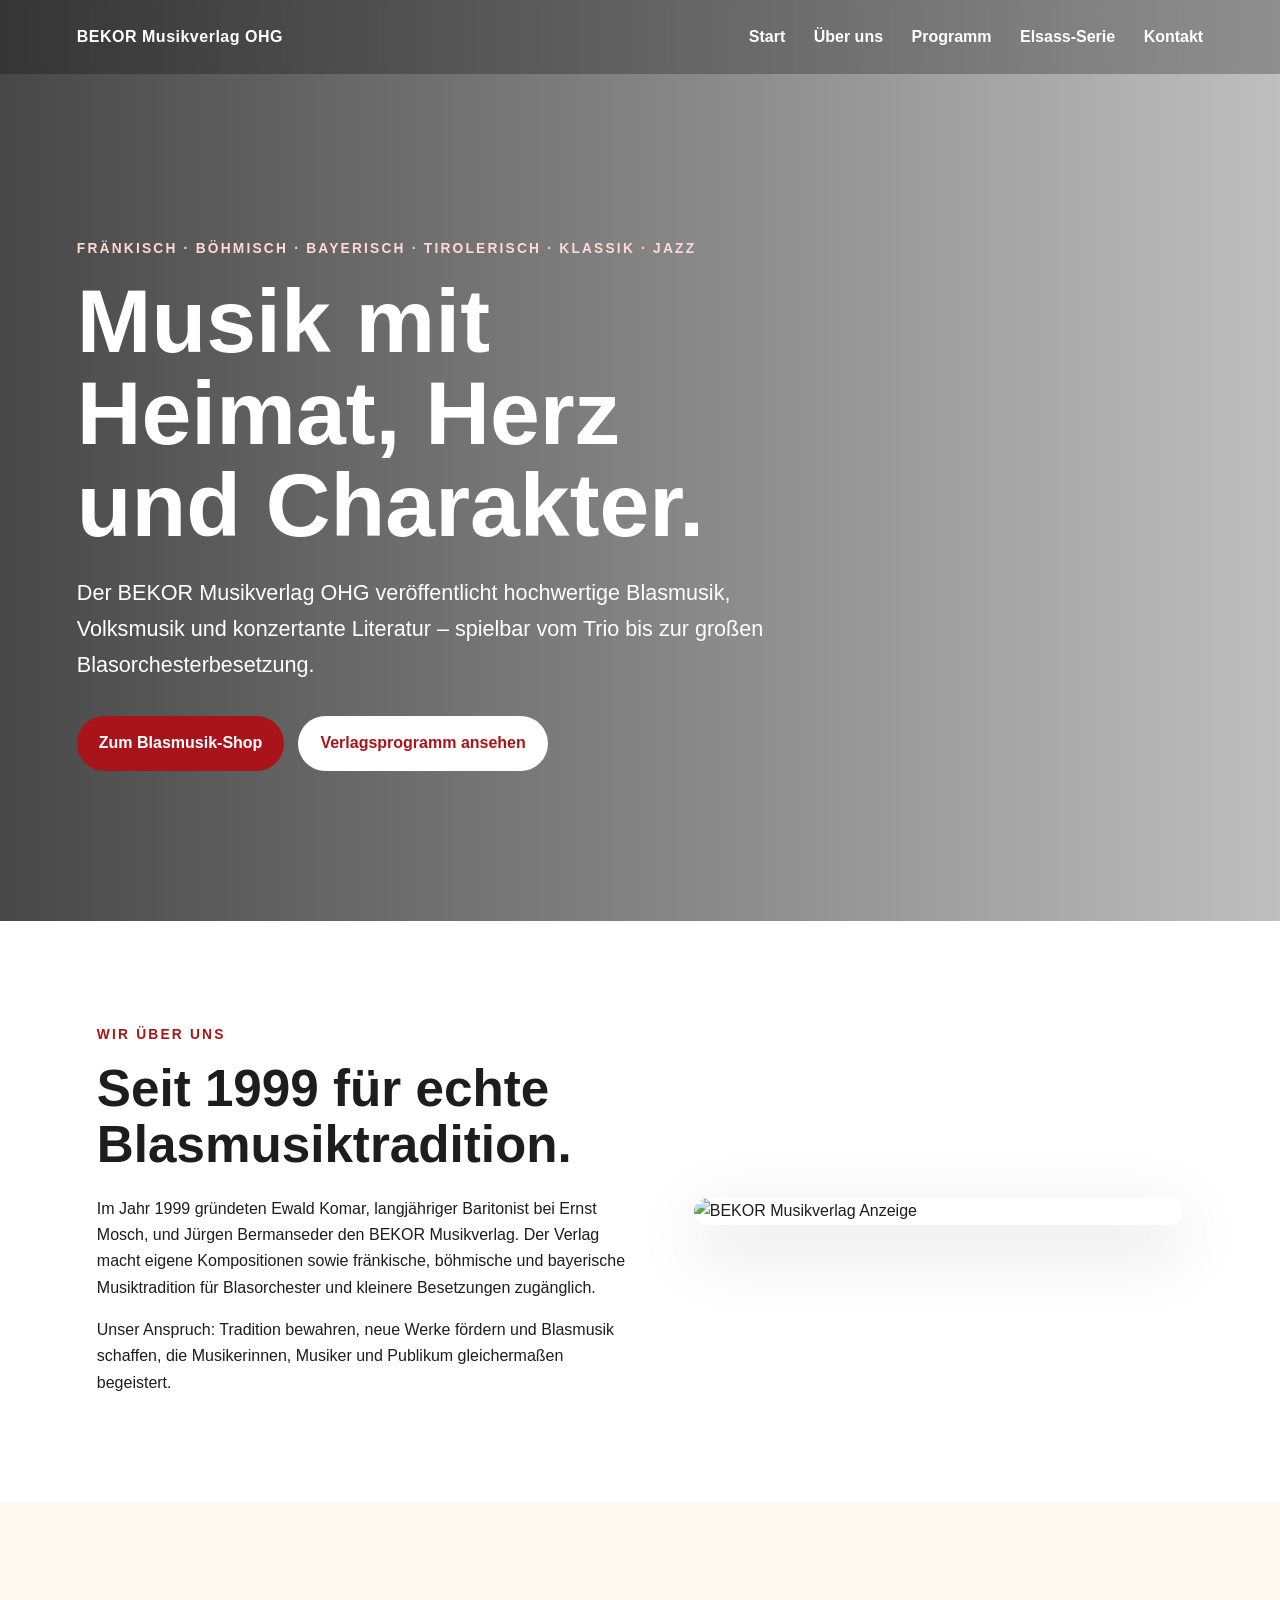
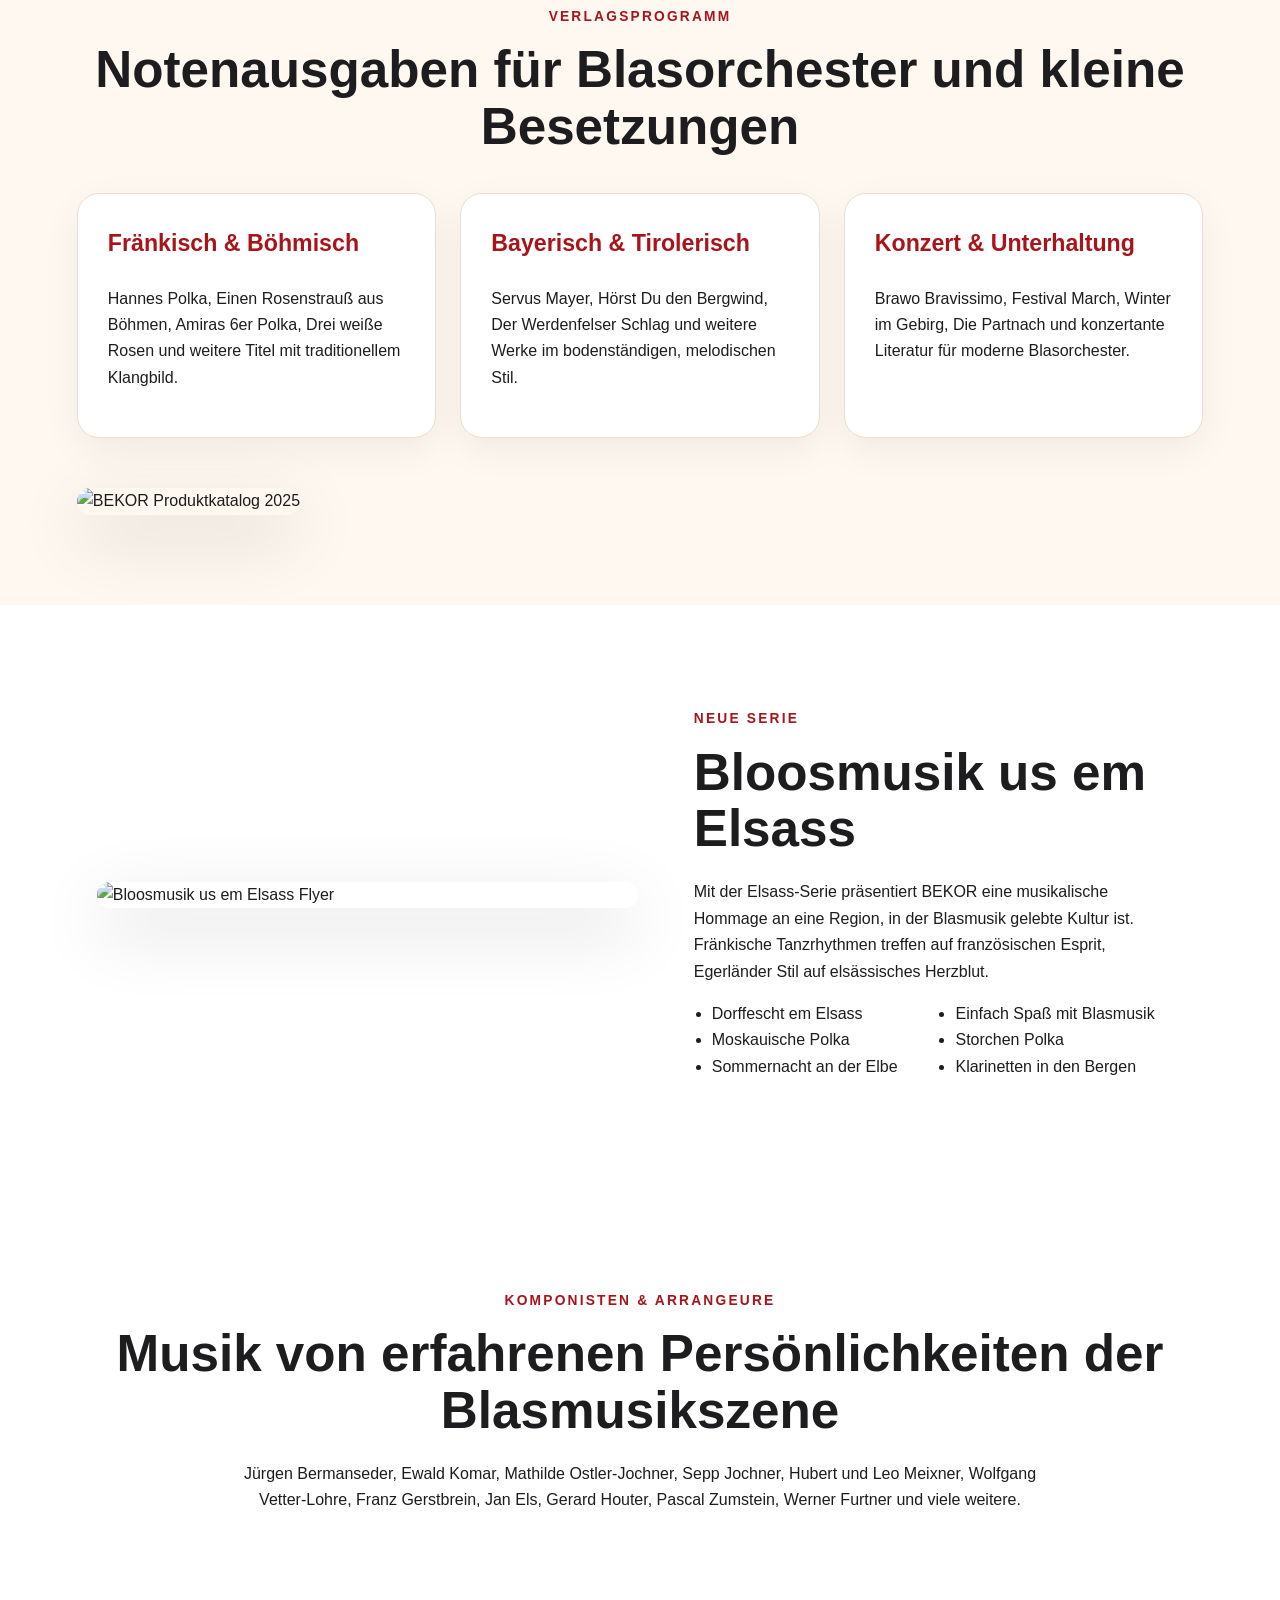
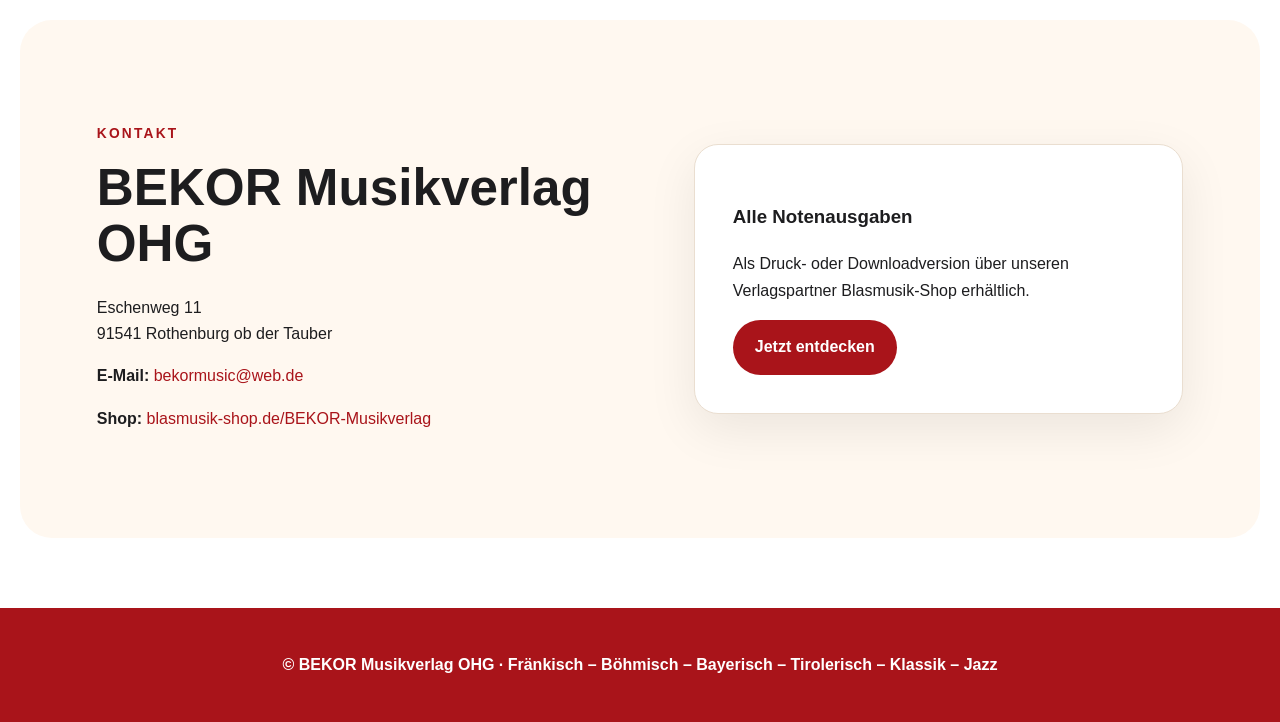
==== index.html @ c926f3cd "Add files via upload" ====
<!DOCTYPE html>
<html lang="de">
<head>
  <meta charset="UTF-8" />
  <meta name="viewport" content="width=device-width, initial-scale=1.0" />
  <title>BEKOR Musikverlag OHG</title>
  <meta name="description" content="BEKOR Musikverlag OHG – Fränkisch, Böhmisch, Bayerisch, Tirolerisch, Klassik und Jazz. Notenausgaben für Blasorchester vom Trio bis zur großen Besetzung." />
  <link rel="stylesheet" href="style.css" />
</head>
<body>
  <header class="hero" id="start">
    <nav class="nav">
      <div class="brand">BEKOR Musikverlag OHG</div>
      <div class="nav-links">
        <a href="#start">Start</a>
        <a href="#ueber-uns">Über uns</a>
        <a href="#programm">Programm</a>
        <a href="#elsass">Elsass-Serie</a>
        <a href="#kontakt">Kontakt</a>
      </div>
    </nav>
    <div class="hero-content">
      <p class="kicker">Fränkisch · Böhmisch · Bayerisch · Tirolerisch · Klassik · Jazz</p>
      <h1>Musik mit Heimat, Herz und Charakter.</h1>
      <p class="lead">Der BEKOR Musikverlag OHG veröffentlicht hochwertige Blasmusik, Volksmusik und konzertante Literatur – spielbar vom Trio bis zur großen Blasorchesterbesetzung.</p>
      <div class="buttons">
        <a class="btn primary" href="https://www.blasmusik-shop.de/BEKOR-Musikverlag" target="_blank" rel="noopener">Zum Blasmusik-Shop</a>
        <a class="btn secondary" href="#programm">Verlagsprogramm ansehen</a>
      </div>
    </div>
  </header>

  <main>
    <section class="section intro" id="ueber-uns">
      <div>
        <p class="kicker">Wir über uns</p>
        <h2>Seit 1999 für echte Blasmusiktradition.</h2>
        <p>Im Jahr 1999 gründeten Ewald Komar, langjähriger Baritonist bei Ernst Mosch, und Jürgen Bermanseder den BEKOR Musikverlag. Der Verlag macht eigene Kompositionen sowie fränkische, böhmische und bayerische Musiktradition für Blasorchester und kleinere Besetzungen zugänglich.</p>
        <p>Unser Anspruch: Tradition bewahren, neue Werke fördern und Blasmusik schaffen, die Musikerinnen, Musiker und Publikum gleichermaßen begeistert.</p>
      </div>
      <img src="assets/anzeige.png" alt="BEKOR Musikverlag Anzeige" />
    </section>

    <section class="section cards" id="programm">
      <p class="kicker center">Verlagsprogramm</p>
      <h2 class="center">Notenausgaben für Blasorchester und kleine Besetzungen</h2>
      <div class="grid">
        <article class="card"><h3>Fränkisch & Böhmisch</h3><p>Hannes Polka, Einen Rosenstrauß aus Böhmen, Amiras 6er Polka, Drei weiße Rosen und weitere Titel mit traditionellem Klangbild.</p></article>
        <article class="card"><h3>Bayerisch & Tirolerisch</h3><p>Servus Mayer, Hörst Du den Bergwind, Der Werdenfelser Schlag und weitere Werke im bodenständigen, melodischen Stil.</p></article>
        <article class="card"><h3>Konzert & Unterhaltung</h3><p>Brawo Bravissimo, Festival March, Winter im Gebirg, Die Partnach und konzertante Literatur für moderne Blasorchester.</p></article>
      </div>
      <div class="catalog"><img src="assets/katalog2025.png" alt="BEKOR Produktkatalog 2025" /></div>
    </section>

    <section class="section split" id="elsass">
      <img src="assets/elsass.png" alt="Bloosmusik us em Elsass Flyer" />
      <div>
        <p class="kicker">Neue Serie</p>
        <h2>Bloosmusik us em Elsass</h2>
        <p>Mit der Elsass-Serie präsentiert BEKOR eine musikalische Hommage an eine Region, in der Blasmusik gelebte Kultur ist. Fränkische Tanzrhythmen treffen auf französischen Esprit, Egerländer Stil auf elsässisches Herzblut.</p>
        <ul>
          <li>Dorffescht em Elsass</li>
          <li>Moskauische Polka</li>
          <li>Sommernacht an der Elbe</li>
          <li>Einfach Spaß mit Blasmusik</li>
          <li>Storchen Polka</li>
          <li>Klarinetten in den Bergen</li>
        </ul>
      </div>
    </section>

    <section class="section composers">
      <p class="kicker center">Komponisten & Arrangeure</p>
      <h2 class="center">Musik von erfahrenen Persönlichkeiten der Blasmusikszene</h2>
      <p class="center narrow">Jürgen Bermanseder, Ewald Komar, Mathilde Ostler-Jochner, Sepp Jochner, Hubert und Leo Meixner, Wolfgang Vetter-Lohre, Franz Gerstbrein, Jan Els, Gerard Houter, Pascal Zumstein, Werner Furtner und viele weitere.</p>
    </section>

    <section class="section contact" id="kontakt">
      <div>
        <p class="kicker">Kontakt</p>
        <h2>BEKOR Musikverlag OHG</h2>
        <p>Eschenweg 11<br>91541 Rothenburg ob der Tauber</p>
        <p><strong>E-Mail:</strong> <a href="mailto:bekormusic@web.de">bekormusic@web.de</a></p>
        <p><strong>Shop:</strong> <a href="https://www.blasmusik-shop.de/BEKOR-Musikverlag" target="_blank" rel="noopener">blasmusik-shop.de/BEKOR-Musikverlag</a></p>
      </div>
      <div class="contact-box">
        <h3>Alle Notenausgaben</h3>
        <p>Als Druck- oder Downloadversion über unseren Verlagspartner Blasmusik-Shop erhältlich.</p>
        <a class="btn primary" href="https://www.blasmusik-shop.de/BEKOR-Musikverlag" target="_blank" rel="noopener">Jetzt entdecken</a>
      </div>
    </section>
  </main>

  <footer>
    <p>© BEKOR Musikverlag OHG · Fränkisch – Böhmisch – Bayerisch – Tirolerisch – Klassik – Jazz</p>
  </footer>
</body>
</html>
---- style.css ----
:root{--red:#a9141a;--dark:#1d1d1f;--muted:#6d6d72;--cream:#fff8f0;--line:#eaded0}*{box-sizing:border-box}body{margin:0;font-family:Arial,Helvetica,sans-serif;color:var(--dark);background:#fff;line-height:1.65}a{color:var(--red);text-decoration:none}.hero{min-height:760px;background:linear-gradient(90deg,rgba(0,0,0,.72),rgba(0,0,0,.25)),url('assets/rollup.png') center/cover no-repeat;color:white}.nav{display:flex;justify-content:space-between;align-items:center;padding:24px 6%;background:rgba(0,0,0,.25);backdrop-filter:blur(4px);position:sticky;top:0}.brand{font-weight:800;letter-spacing:.5px}.nav-links a{color:#fff;margin-left:24px;font-weight:700}.hero-content{max-width:850px;padding:150px 6%}.kicker{text-transform:uppercase;letter-spacing:.16em;color:var(--red);font-weight:800;font-size:.86rem}.hero .kicker{color:#ffd8d8}h1{font-size:clamp(2.8rem,7vw,6rem);line-height:1.03;margin:10px 0 24px}h2{font-size:clamp(2rem,4vw,3.5rem);line-height:1.1;margin:8px 0 22px}.lead{font-size:1.35rem;max-width:760px}.buttons{display:flex;gap:14px;flex-wrap:wrap;margin-top:34px}.btn{display:inline-block;padding:14px 22px;border-radius:999px;font-weight:800}.primary{background:var(--red);color:#fff}.secondary{background:#fff;color:var(--red)}.section{padding:90px 6%;max-width:1240px;margin:auto}.intro,.split,.contact{display:grid;grid-template-columns:1.05fr .95fr;gap:56px;align-items:center}.intro img,.split img,.catalog img{width:100%;border-radius:24px;box-shadow:0 22px 70px rgba(0,0,0,.16)}.cards{background:var(--cream);max-width:none}.cards>*,.composers>*{max-width:1240px;margin-left:auto;margin-right:auto}.center{text-align:center}.narrow{max-width:840px}.grid{display:grid;grid-template-columns:repeat(3,1fr);gap:24px;margin-top:38px}.card{background:#fff;border:1px solid var(--line);border-radius:22px;padding:30px;box-shadow:0 12px 38px rgba(0,0,0,.06)}.card h3{margin-top:0;color:var(--red);font-size:1.45rem}.catalog{margin-top:50px}.split ul{columns:2;padding-left:18px}.composers{background:#fff}.contact{background:var(--cream);border-radius:32px;margin-bottom:70px}.contact-box{background:#fff;border:1px solid var(--line);border-radius:24px;padding:38px;box-shadow:0 16px 50px rgba(0,0,0,.08)}footer{background:var(--red);color:#fff;text-align:center;padding:28px 6%;font-weight:700}@media(max-width:860px){.nav{display:block}.nav-links{margin-top:12px}.nav-links a{display:inline-block;margin:0 14px 10px 0}.intro,.split,.contact,.grid{grid-template-columns:1fr}.hero{min-height:650px}.hero-content{padding-top:100px}.split ul{columns:1}}
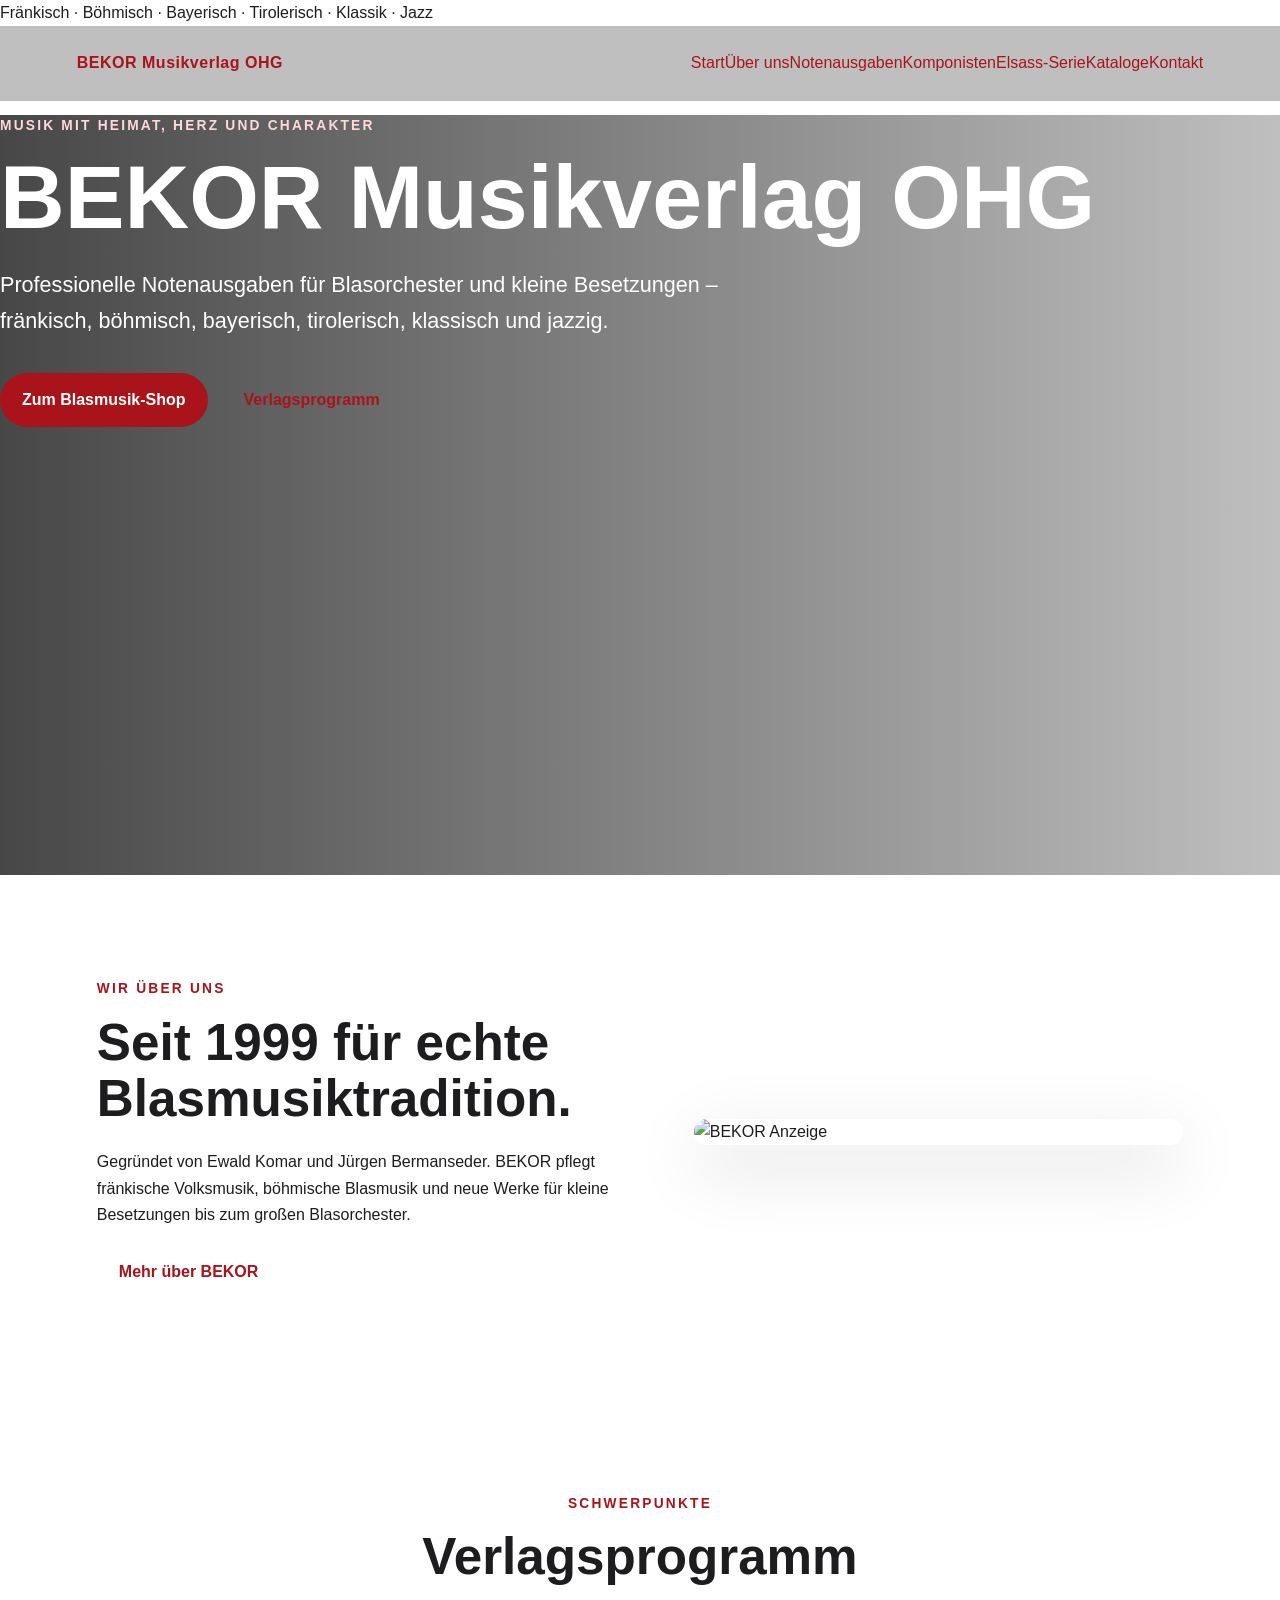
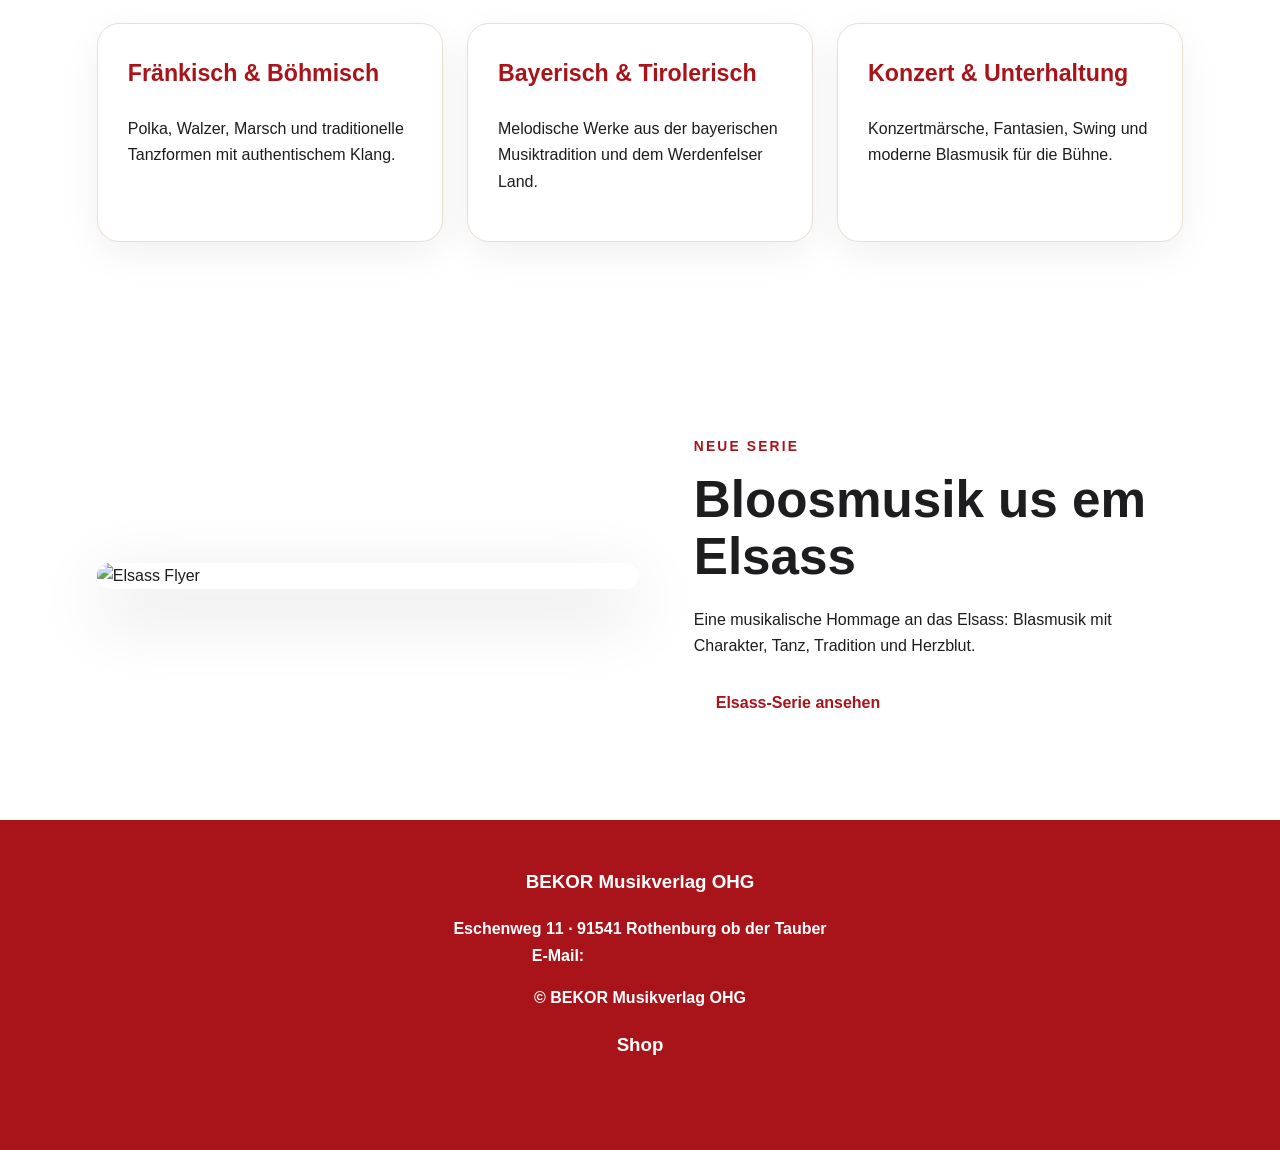
==== commit 0d8c02e0: "Add files via upload" ====
--- a/index.html
+++ b/index.html
@@ -1,98 +1,4 @@
-<!DOCTYPE html>
-<html lang="de">
-<head>
-  <meta charset="UTF-8" />
-  <meta name="viewport" content="width=device-width, initial-scale=1.0" />
-  <title>BEKOR Musikverlag OHG</title>
-  <meta name="description" content="BEKOR Musikverlag OHG – Fränkisch, Böhmisch, Bayerisch, Tirolerisch, Klassik und Jazz. Notenausgaben für Blasorchester vom Trio bis zur großen Besetzung." />
-  <link rel="stylesheet" href="style.css" />
-</head>
-<body>
-  <header class="hero" id="start">
-    <nav class="nav">
-      <div class="brand">BEKOR Musikverlag OHG</div>
-      <div class="nav-links">
-        <a href="#start">Start</a>
-        <a href="#ueber-uns">Über uns</a>
-        <a href="#programm">Programm</a>
-        <a href="#elsass">Elsass-Serie</a>
-        <a href="#kontakt">Kontakt</a>
-      </div>
-    </nav>
-    <div class="hero-content">
-      <p class="kicker">Fränkisch · Böhmisch · Bayerisch · Tirolerisch · Klassik · Jazz</p>
-      <h1>Musik mit Heimat, Herz und Charakter.</h1>
-      <p class="lead">Der BEKOR Musikverlag OHG veröffentlicht hochwertige Blasmusik, Volksmusik und konzertante Literatur – spielbar vom Trio bis zur großen Blasorchesterbesetzung.</p>
-      <div class="buttons">
-        <a class="btn primary" href="https://www.blasmusik-shop.de/BEKOR-Musikverlag" target="_blank" rel="noopener">Zum Blasmusik-Shop</a>
-        <a class="btn secondary" href="#programm">Verlagsprogramm ansehen</a>
-      </div>
-    </div>
-  </header>
-
-  <main>
-    <section class="section intro" id="ueber-uns">
-      <div>
-        <p class="kicker">Wir über uns</p>
-        <h2>Seit 1999 für echte Blasmusiktradition.</h2>
-        <p>Im Jahr 1999 gründeten Ewald Komar, langjähriger Baritonist bei Ernst Mosch, und Jürgen Bermanseder den BEKOR Musikverlag. Der Verlag macht eigene Kompositionen sowie fränkische, böhmische und bayerische Musiktradition für Blasorchester und kleinere Besetzungen zugänglich.</p>
-        <p>Unser Anspruch: Tradition bewahren, neue Werke fördern und Blasmusik schaffen, die Musikerinnen, Musiker und Publikum gleichermaßen begeistert.</p>
-      </div>
-      <img src="assets/anzeige.png" alt="BEKOR Musikverlag Anzeige" />
-    </section>
-
-    <section class="section cards" id="programm">
-      <p class="kicker center">Verlagsprogramm</p>
-      <h2 class="center">Notenausgaben für Blasorchester und kleine Besetzungen</h2>
-      <div class="grid">
-        <article class="card"><h3>Fränkisch & Böhmisch</h3><p>Hannes Polka, Einen Rosenstrauß aus Böhmen, Amiras 6er Polka, Drei weiße Rosen und weitere Titel mit traditionellem Klangbild.</p></article>
-        <article class="card"><h3>Bayerisch & Tirolerisch</h3><p>Servus Mayer, Hörst Du den Bergwind, Der Werdenfelser Schlag und weitere Werke im bodenständigen, melodischen Stil.</p></article>
-        <article class="card"><h3>Konzert & Unterhaltung</h3><p>Brawo Bravissimo, Festival March, Winter im Gebirg, Die Partnach und konzertante Literatur für moderne Blasorchester.</p></article>
-      </div>
-      <div class="catalog"><img src="assets/katalog2025.png" alt="BEKOR Produktkatalog 2025" /></div>
-    </section>
-
-    <section class="section split" id="elsass">
-      <img src="assets/elsass.png" alt="Bloosmusik us em Elsass Flyer" />
-      <div>
-        <p class="kicker">Neue Serie</p>
-        <h2>Bloosmusik us em Elsass</h2>
-        <p>Mit der Elsass-Serie präsentiert BEKOR eine musikalische Hommage an eine Region, in der Blasmusik gelebte Kultur ist. Fränkische Tanzrhythmen treffen auf französischen Esprit, Egerländer Stil auf elsässisches Herzblut.</p>
-        <ul>
-          <li>Dorffescht em Elsass</li>
-          <li>Moskauische Polka</li>
-          <li>Sommernacht an der Elbe</li>
-          <li>Einfach Spaß mit Blasmusik</li>
-          <li>Storchen Polka</li>
-          <li>Klarinetten in den Bergen</li>
-        </ul>
-      </div>
-    </section>
-
-    <section class="section composers">
-      <p class="kicker center">Komponisten & Arrangeure</p>
-      <h2 class="center">Musik von erfahrenen Persönlichkeiten der Blasmusikszene</h2>
-      <p class="center narrow">Jürgen Bermanseder, Ewald Komar, Mathilde Ostler-Jochner, Sepp Jochner, Hubert und Leo Meixner, Wolfgang Vetter-Lohre, Franz Gerstbrein, Jan Els, Gerard Houter, Pascal Zumstein, Werner Furtner und viele weitere.</p>
-    </section>
-
-    <section class="section contact" id="kontakt">
-      <div>
-        <p class="kicker">Kontakt</p>
-        <h2>BEKOR Musikverlag OHG</h2>
-        <p>Eschenweg 11<br>91541 Rothenburg ob der Tauber</p>
-        <p><strong>E-Mail:</strong> <a href="mailto:bekormusic@web.de">bekormusic@web.de</a></p>
-        <p><strong>Shop:</strong> <a href="https://www.blasmusik-shop.de/BEKOR-Musikverlag" target="_blank" rel="noopener">blasmusik-shop.de/BEKOR-Musikverlag</a></p>
-      </div>
-      <div class="contact-box">
-        <h3>Alle Notenausgaben</h3>
-        <p>Als Druck- oder Downloadversion über unseren Verlagspartner Blasmusik-Shop erhältlich.</p>
-        <a class="btn primary" href="https://www.blasmusik-shop.de/BEKOR-Musikverlag" target="_blank" rel="noopener">Jetzt entdecken</a>
-      </div>
-    </section>
-  </main>
-
-  <footer>
-    <p>© BEKOR Musikverlag OHG · Fränkisch – Böhmisch – Bayerisch – Tirolerisch – Klassik – Jazz</p>
-  </footer>
-</body>
-</html>
+<!DOCTYPE html><html lang="de"><head><meta charset="UTF-8"><meta name="viewport" content="width=device-width, initial-scale=1.0"><title>BEKOR Musikverlag OHG</title><meta name="description" content="BEKOR Musikverlag OHG"><link rel="stylesheet" href="style.css"></head><body><div class="topbar">Fränkisch · Böhmisch · Bayerisch · Tirolerisch · Klassik · Jazz</div>
+<nav class="nav"><a class="brand" href="index.html">BEKOR Musikverlag OHG</a><div class="navlinks"><a href="index.html">Start</a><a href="ueber-uns.html">Über uns</a><a href="notenausgaben.html">Notenausgaben</a><a href="komponisten.html">Komponisten</a><a href="elsass.html">Elsass-Serie</a><a href="kataloge.html">Kataloge</a><a href="kontakt.html">Kontakt</a></div></nav>
+<header class="hero"><div class="hero-card"><p class="kicker">Musik mit Heimat, Herz und Charakter</p><h1>BEKOR Musikverlag OHG</h1><p class="lead">Professionelle Notenausgaben für Blasorchester und kleine Besetzungen – fränkisch, böhmisch, bayerisch, tirolerisch, klassisch und jazzig.</p><div class="buttons"><a class="btn primary" href="https://www.blasmusik-shop.de/BEKOR-Musikverlag" target="_blank">Zum Blasmusik-Shop</a><a class="btn light" href="notenausgaben.html">Verlagsprogramm</a></div></div></header><main><section class="section split"><div><p class="kicker">Wir über uns</p><h2>Seit 1999 für echte Blasmusiktradition.</h2><p>Gegründet von Ewald Komar und Jürgen Bermanseder. BEKOR pflegt fränkische Volksmusik, böhmische Blasmusik und neue Werke für kleine Besetzungen bis zum großen Blasorchester.</p><a class="btn dark" href="ueber-uns.html">Mehr über BEKOR</a></div><img src="assets/anzeige.png" alt="BEKOR Anzeige"></section><section class="section paper"><p class="kicker center">Schwerpunkte</p><h2 class="center">Verlagsprogramm</h2><div class="grid"><article class="card"><h3>Fränkisch & Böhmisch</h3><p>Polka, Walzer, Marsch und traditionelle Tanzformen mit authentischem Klang.</p></article><article class="card"><h3>Bayerisch & Tirolerisch</h3><p>Melodische Werke aus der bayerischen Musiktradition und dem Werdenfelser Land.</p></article><article class="card"><h3>Konzert & Unterhaltung</h3><p>Konzertmärsche, Fantasien, Swing und moderne Blasmusik für die Bühne.</p></article></div></section><section class="section split"><img src="assets/elsass.png" alt="Elsass Flyer"><div><p class="kicker">Neue Serie</p><h2>Bloosmusik us em Elsass</h2><p>Eine musikalische Hommage an das Elsass: Blasmusik mit Charakter, Tanz, Tradition und Herzblut.</p><a class="btn dark" href="elsass.html">Elsass-Serie ansehen</a></div></section></main><footer class="footer"><div><h3>BEKOR Musikverlag OHG</h3><p>Eschenweg 11 · 91541 Rothenburg ob der Tauber<br>E-Mail: <a href="mailto:bekormusic@web.de">bekormusic@web.de</a></p><p>© BEKOR Musikverlag OHG</p></div><div><h3>Shop</h3><p><a href="https://www.blasmusik-shop.de/BEKOR-Musikverlag" target="_blank" rel="noopener">Druck- und Downloadausgaben im Blasmusik-Shop</a></p></div></footer>
+</body></html>
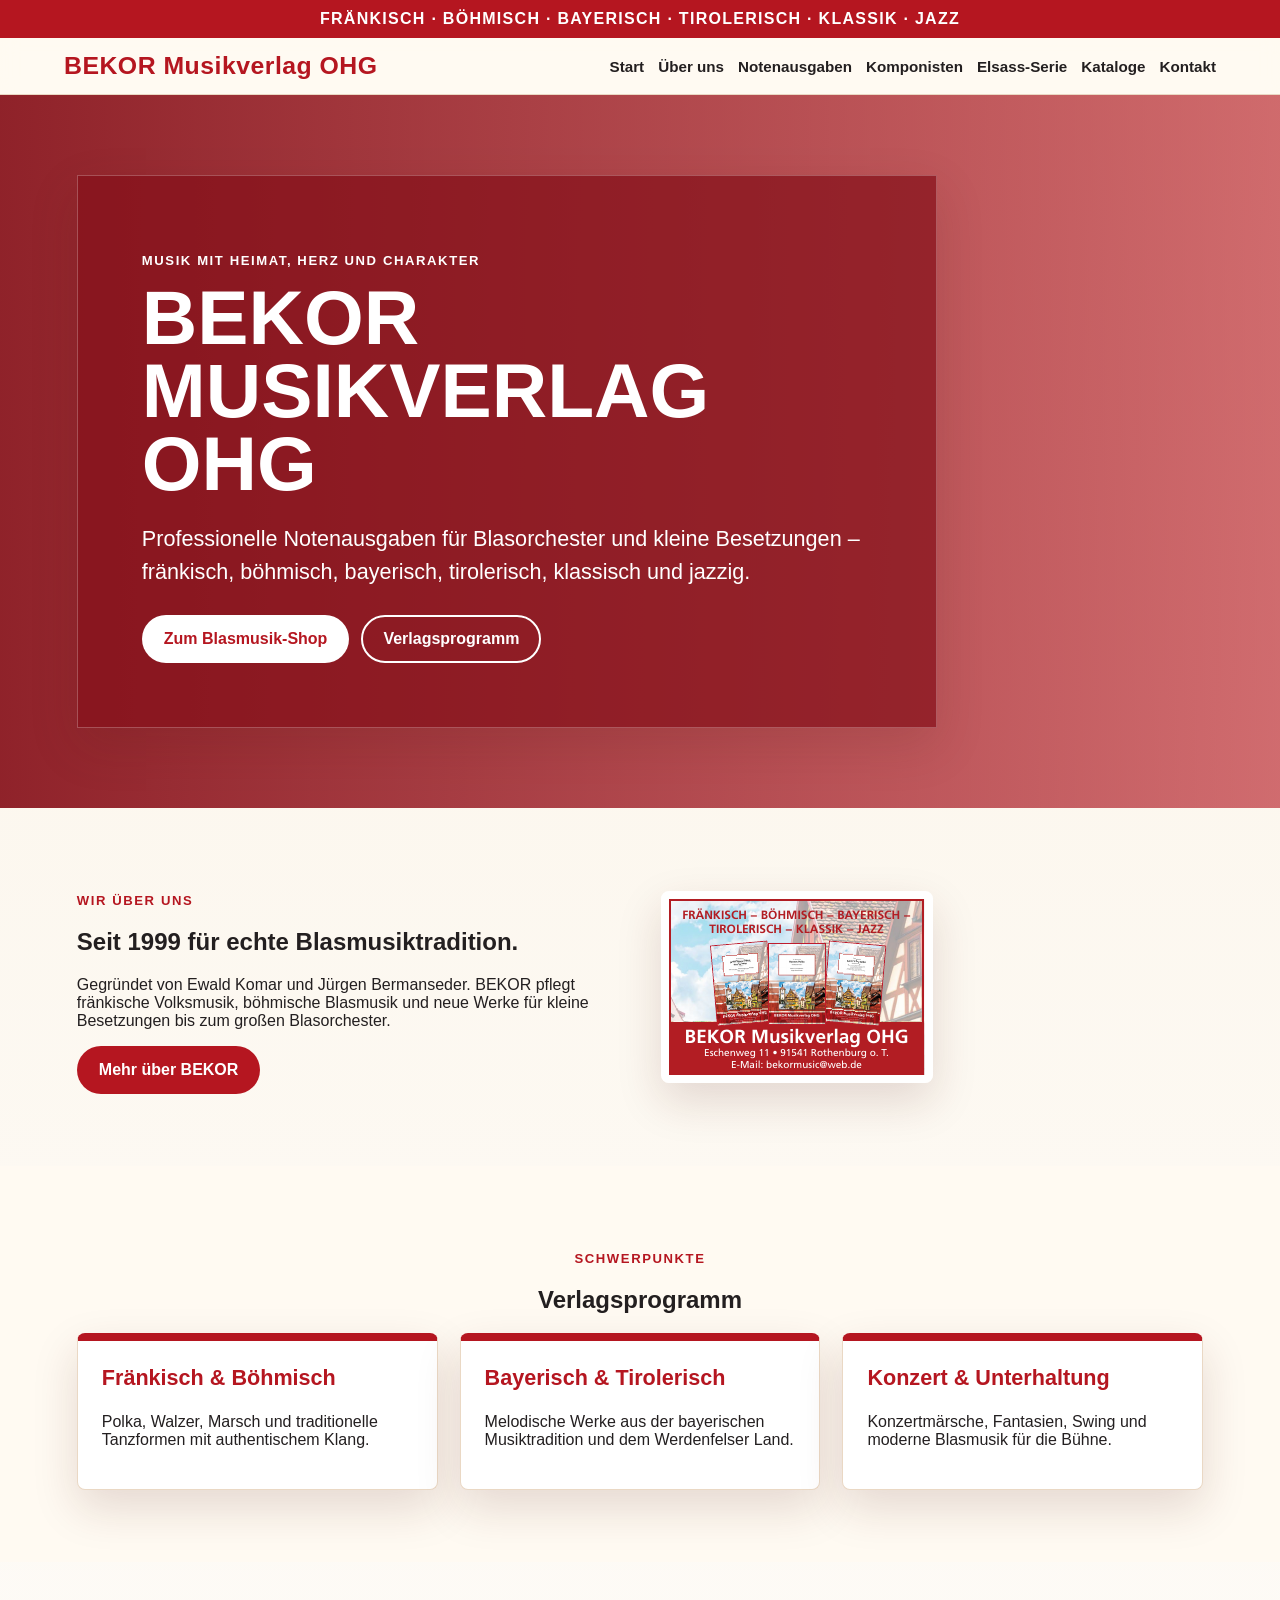
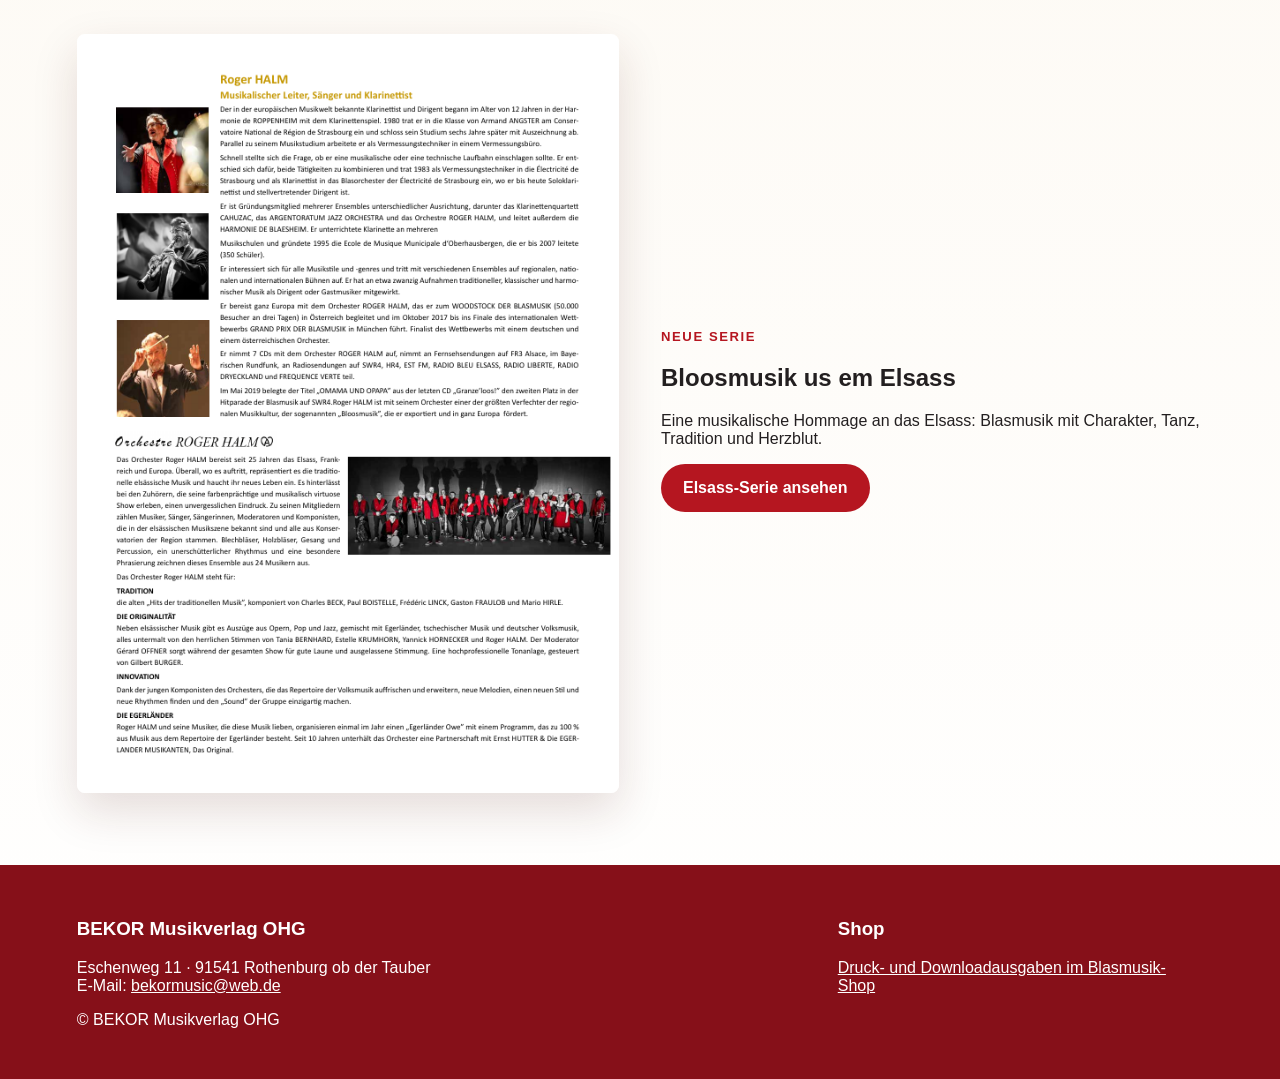
==== commit 66863866: "Fix HTML structure and update content" ====
--- a/index.html
+++ b/index.html
@@ -1,4 +1,4 @@
 <!DOCTYPE html><html lang="de"><head><meta charset="UTF-8"><meta name="viewport" content="width=device-width, initial-scale=1.0"><title>BEKOR Musikverlag OHG</title><meta name="description" content="BEKOR Musikverlag OHG"><link rel="stylesheet" href="style.css"></head><body><div class="topbar">Fränkisch · Böhmisch · Bayerisch · Tirolerisch · Klassik · Jazz</div>
 <nav class="nav"><a class="brand" href="index.html">BEKOR Musikverlag OHG</a><div class="navlinks"><a href="index.html">Start</a><a href="ueber-uns.html">Über uns</a><a href="notenausgaben.html">Notenausgaben</a><a href="komponisten.html">Komponisten</a><a href="elsass.html">Elsass-Serie</a><a href="kataloge.html">Kataloge</a><a href="kontakt.html">Kontakt</a></div></nav>
-<header class="hero"><div class="hero-card"><p class="kicker">Musik mit Heimat, Herz und Charakter</p><h1>BEKOR Musikverlag OHG</h1><p class="lead">Professionelle Notenausgaben für Blasorchester und kleine Besetzungen – fränkisch, böhmisch, bayerisch, tirolerisch, klassisch und jazzig.</p><div class="buttons"><a class="btn primary" href="https://www.blasmusik-shop.de/BEKOR-Musikverlag" target="_blank">Zum Blasmusik-Shop</a><a class="btn light" href="notenausgaben.html">Verlagsprogramm</a></div></div></header><main><section class="section split"><div><p class="kicker">Wir über uns</p><h2>Seit 1999 für echte Blasmusiktradition.</h2><p>Gegründet von Ewald Komar und Jürgen Bermanseder. BEKOR pflegt fränkische Volksmusik, böhmische Blasmusik und neue Werke für kleine Besetzungen bis zum großen Blasorchester.</p><a class="btn dark" href="ueber-uns.html">Mehr über BEKOR</a></div><img src="assets/anzeige.png" alt="BEKOR Anzeige"></section><section class="section paper"><p class="kicker center">Schwerpunkte</p><h2 class="center">Verlagsprogramm</h2><div class="grid"><article class="card"><h3>Fränkisch & Böhmisch</h3><p>Polka, Walzer, Marsch und traditionelle Tanzformen mit authentischem Klang.</p></article><article class="card"><h3>Bayerisch & Tirolerisch</h3><p>Melodische Werke aus der bayerischen Musiktradition und dem Werdenfelser Land.</p></article><article class="card"><h3>Konzert & Unterhaltung</h3><p>Konzertmärsche, Fantasien, Swing und moderne Blasmusik für die Bühne.</p></article></div></section><section class="section split"><img src="assets/elsass.png" alt="Elsass Flyer"><div><p class="kicker">Neue Serie</p><h2>Bloosmusik us em Elsass</h2><p>Eine musikalische Hommage an das Elsass: Blasmusik mit Charakter, Tanz, Tradition und Herzblut.</p><a class="btn dark" href="elsass.html">Elsass-Serie ansehen</a></div></section></main><footer class="footer"><div><h3>BEKOR Musikverlag OHG</h3><p>Eschenweg 11 · 91541 Rothenburg ob der Tauber<br>E-Mail: <a href="mailto:bekormusic@web.de">bekormusic@web.de</a></p><p>© BEKOR Musikverlag OHG</p></div><div><h3>Shop</h3><p><a href="https://www.blasmusik-shop.de/BEKOR-Musikverlag" target="_blank" rel="noopener">Druck- und Downloadausgaben im Blasmusik-Shop</a></p></div></footer>
-</body></html>+<header class="hero"><div class="hero-card"><p class="kicker">Musik mit Heimat, Herz und Charakter</p><h1>BEKOR Musikverlag OHG</h1><p class="lead">Professionelle Notenausgaben für Blasorchester und kleine Besetzungen – fränkisch, böhmisch, bayerisch, tirolerisch, klassisch und jazzig.</p><div class="buttons"><a class="btn primary" href="https://www.blasmusik-shop.de/BEKOR-Musikverlag" target="_blank">Zum Blasmusik-Shop</a><a class="btn light" href="notenausgaben.html">Verlagsprogramm</a></div></div></header><main><section class="section split"><div><p class="kicker">Wir über uns</p><h2>Seit 1999 für echte Blasmusiktradition.</h2><p>Gegründet von Ewald Komar und Jürgen Bermanseder. BEKOR pflegt fränkische Volksmusik, böhmische Blasmusik und neue Werke für kleine Besetzungen bis zum großen Blasorchester.</p><a class="btn dark" href="ueber-uns.html">Mehr über BEKOR</a></div><img src="anzeige.png" alt="BEKOR Anzeige"></section><section class="section paper"><p class="kicker center">Schwerpunkte</p><h2 class="center">Verlagsprogramm</h2><div class="grid"><article class="card"><h3>Fränkisch & Böhmisch</h3><p>Polka, Walzer, Marsch und traditionelle Tanzformen mit authentischem Klang.</p></article><article class="card"><h3>Bayerisch & Tirolerisch</h3><p>Melodische Werke aus der bayerischen Musiktradition und dem Werdenfelser Land.</p></article><article class="card"><h3>Konzert & Unterhaltung</h3><p>Konzertmärsche, Fantasien, Swing und moderne Blasmusik für die Bühne.</p></article></div></section><section class="section split"><img src="elsass.png" alt="Elsass Flyer"><div><p class="kicker">Neue Serie</p><h2>Bloosmusik us em Elsass</h2><p>Eine musikalische Hommage an das Elsass: Blasmusik mit Charakter, Tanz, Tradition und Herzblut.</p><a class="btn dark" href="elsass.html">Elsass-Serie ansehen</a></div></section></main><footer class="footer"><div><h3>BEKOR Musikverlag OHG</h3><p>Eschenweg 11 · 91541 Rothenburg ob der Tauber<br>E-Mail: <a href="mailto:bekormusic@web.de">bekormusic@web.de</a></p><p>© BEKOR Musikverlag OHG</p></div><div><h3>Shop</h3><p><a href="https://www.blasmusik-shop.de/BEKOR-Musikverlag" target="_blank" rel="noopener">Druck- und Downloadausgaben im Blasmusik-Shop</a></p></div></footer>
+</body></html>
--- a/style.css
+++ b/style.css
@@ -1 +1 @@
-:root{--red:#a9141a;--dark:#1d1d1f;--muted:#6d6d72;--cream:#fff8f0;--line:#eaded0}*{box-sizing:border-box}body{margin:0;font-family:Arial,Helvetica,sans-serif;color:var(--dark);background:#fff;line-height:1.65}a{color:var(--red);text-decoration:none}.hero{min-height:760px;background:linear-gradient(90deg,rgba(0,0,0,.72),rgba(0,0,0,.25)),url('assets/rollup.png') center/cover no-repeat;color:white}.nav{display:flex;justify-content:space-between;align-items:center;padding:24px 6%;background:rgba(0,0,0,.25);backdrop-filter:blur(4px);position:sticky;top:0}.brand{font-weight:800;letter-spacing:.5px}.nav-links a{color:#fff;margin-left:24px;font-weight:700}.hero-content{max-width:850px;padding:150px 6%}.kicker{text-transform:uppercase;letter-spacing:.16em;color:var(--red);font-weight:800;font-size:.86rem}.hero .kicker{color:#ffd8d8}h1{font-size:clamp(2.8rem,7vw,6rem);line-height:1.03;margin:10px 0 24px}h2{font-size:clamp(2rem,4vw,3.5rem);line-height:1.1;margin:8px 0 22px}.lead{font-size:1.35rem;max-width:760px}.buttons{display:flex;gap:14px;flex-wrap:wrap;margin-top:34px}.btn{display:inline-block;padding:14px 22px;border-radius:999px;font-weight:800}.primary{background:var(--red);color:#fff}.secondary{background:#fff;color:var(--red)}.section{padding:90px 6%;max-width:1240px;margin:auto}.intro,.split,.contact{display:grid;grid-template-columns:1.05fr .95fr;gap:56px;align-items:center}.intro img,.split img,.catalog img{width:100%;border-radius:24px;box-shadow:0 22px 70px rgba(0,0,0,.16)}.cards{background:var(--cream);max-width:none}.cards>*,.composers>*{max-width:1240px;margin-left:auto;margin-right:auto}.center{text-align:center}.narrow{max-width:840px}.grid{display:grid;grid-template-columns:repeat(3,1fr);gap:24px;margin-top:38px}.card{background:#fff;border:1px solid var(--line);border-radius:22px;padding:30px;box-shadow:0 12px 38px rgba(0,0,0,.06)}.card h3{margin-top:0;color:var(--red);font-size:1.45rem}.catalog{margin-top:50px}.split ul{columns:2;padding-left:18px}.composers{background:#fff}.contact{background:var(--cream);border-radius:32px;margin-bottom:70px}.contact-box{background:#fff;border:1px solid var(--line);border-radius:24px;padding:38px;box-shadow:0 16px 50px rgba(0,0,0,.08)}footer{background:var(--red);color:#fff;text-align:center;padding:28px 6%;font-weight:700}@media(max-width:860px){.nav{display:block}.nav-links{margin-top:12px}.nav-links a{display:inline-block;margin:0 14px 10px 0}.intro,.split,.contact,.grid{grid-template-columns:1fr}.hero{min-height:650px}.hero-content{padding-top:100px}.split ul{columns:1}}
+:root{--red:#b51620;--red-dark:#861019;--cream:#fbf4e8;--paper:#fffaf2;--ink:#231f20;--muted:#6b5f5b;--gold:#c8a24a;--line:#ead8c4;--shadow:0 18px 45px rgba(83,25,18,.15)}*{box-sizing:border-box}body{margin:0;font-family:Arial,Helvetica,sans-serif;color:var(--ink);background:linear-gradient(180deg,var(--cream),#fff)}a{color:var(--red);text-decoration:none}img{max-width:100%;display:block}.topbar{background:var(--red);color:#fff;text-align:center;font-weight:800;letter-spacing:.08em;text-transform:uppercase;padding:10px 16px}.nav{position:sticky;top:0;z-index:10;background:rgba(255,250,242,.96);backdrop-filter:blur(8px);border-bottom:1px solid var(--line);display:flex;justify-content:space-between;align-items:center;gap:18px;padding:14px min(5vw,70px)}.brand{font-weight:900;color:var(--red);font-size:clamp(1.1rem,2vw,1.55rem);letter-spacing:.02em}.navlinks{display:flex;flex-wrap:wrap;gap:14px}.navlinks a{color:var(--ink);font-weight:700;font-size:.95rem}.navlinks a:hover{color:var(--red)}.hero{min-height:72vh;background:linear-gradient(90deg,rgba(134,16,25,.92),rgba(181,22,32,.62)),url('assets/rollup.png') center/cover;display:grid;align-items:center;padding:80px min(6vw,90px);color:#fff}.hero-card{max-width:860px;background:rgba(134,16,25,.72);border:1px solid rgba(255,255,255,.25);box-shadow:var(--shadow);padding:clamp(28px,5vw,64px)}.kicker{font-weight:900;color:var(--red);letter-spacing:.12em;text-transform:uppercase;font-size:.82rem}.hero .kicker{color:#fff}.hero h1{font-size:clamp(2.3rem,6vw,5.7rem);line-height:.95;margin:10px 0 18px;text-transform:uppercase}.lead{font-size:clamp(1.08rem,2vw,1.35rem);line-height:1.55;max-width:750px}.buttons{display:flex;flex-wrap:wrap;gap:12px;margin-top:26px}.btn{display:inline-block;padding:13px 20px;border-radius:999px;font-weight:900;border:2px solid transparent}.btn.primary{background:#fff;color:var(--red)}.btn.dark{background:var(--red);color:#fff}.btn.light{border-color:#fff;color:#fff}.section{padding:72px min(6vw,90px)}.paper{background:var(--paper)}.grid{display:grid;grid-template-columns:repeat(auto-fit,minmax(240px,1fr));gap:22px}.card{background:#fff;border:1px solid var(--line);border-top:8px solid var(--red);padding:24px;box-shadow:var(--shadow);border-radius:8px}.card h3{margin-top:0;color:var(--red);font-size:1.35rem}.split{display:grid;grid-template-columns:1fr 1fr;gap:42px;align-items:center}.split img,.catalog-img{border:8px solid #fff;box-shadow:var(--shadow);border-radius:8px}.center{text-align:center}.narrow{max-width:880px;margin-left:auto;margin-right:auto}.pagehead{background:linear-gradient(90deg,var(--red-dark),var(--red));color:#fff;padding:58px min(6vw,90px)}.pagehead h1{font-size:clamp(2rem,4vw,4rem);margin:0}.pagehead .kicker{color:#fff}.list{line-height:1.9}.product{display:grid;grid-template-columns:100px 1fr;gap:18px;align-items:start}.footer{background:var(--red-dark);color:#fff;padding:34px min(6vw,90px);display:grid;grid-template-columns:2fr 1fr;gap:30px}.footer a{color:#fff;text-decoration:underline}.notice{background:#fff3cd;border-left:6px solid var(--gold);padding:16px 18px;border-radius:6px}.contactbox{background:#fff;border:1px solid var(--line);padding:28px;border-radius:8px;box-shadow:var(--shadow)}@media(max-width:780px){.nav{position:static;align-items:flex-start;flex-direction:column}.split{grid-template-columns:1fr}.hero{min-height:auto}.footer{grid-template-columns:1fr}.product{grid-template-columns:1fr}}
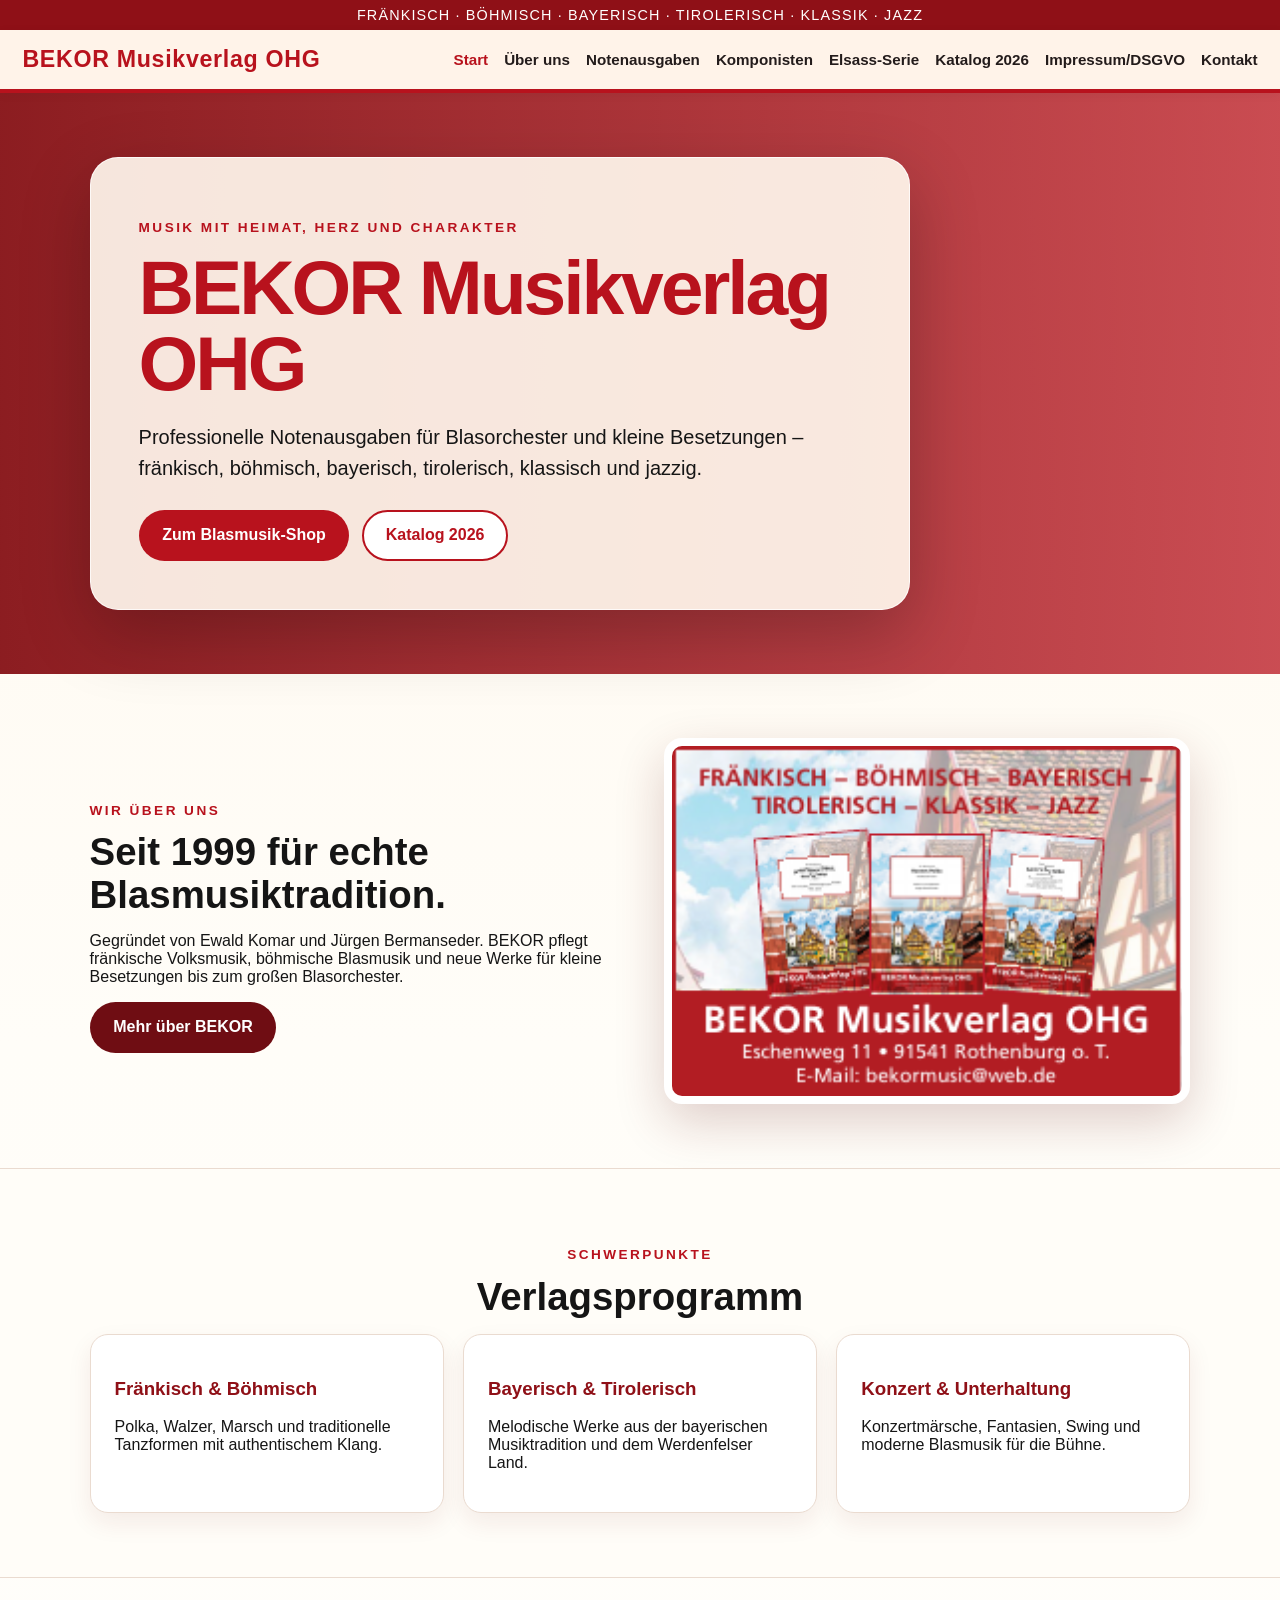
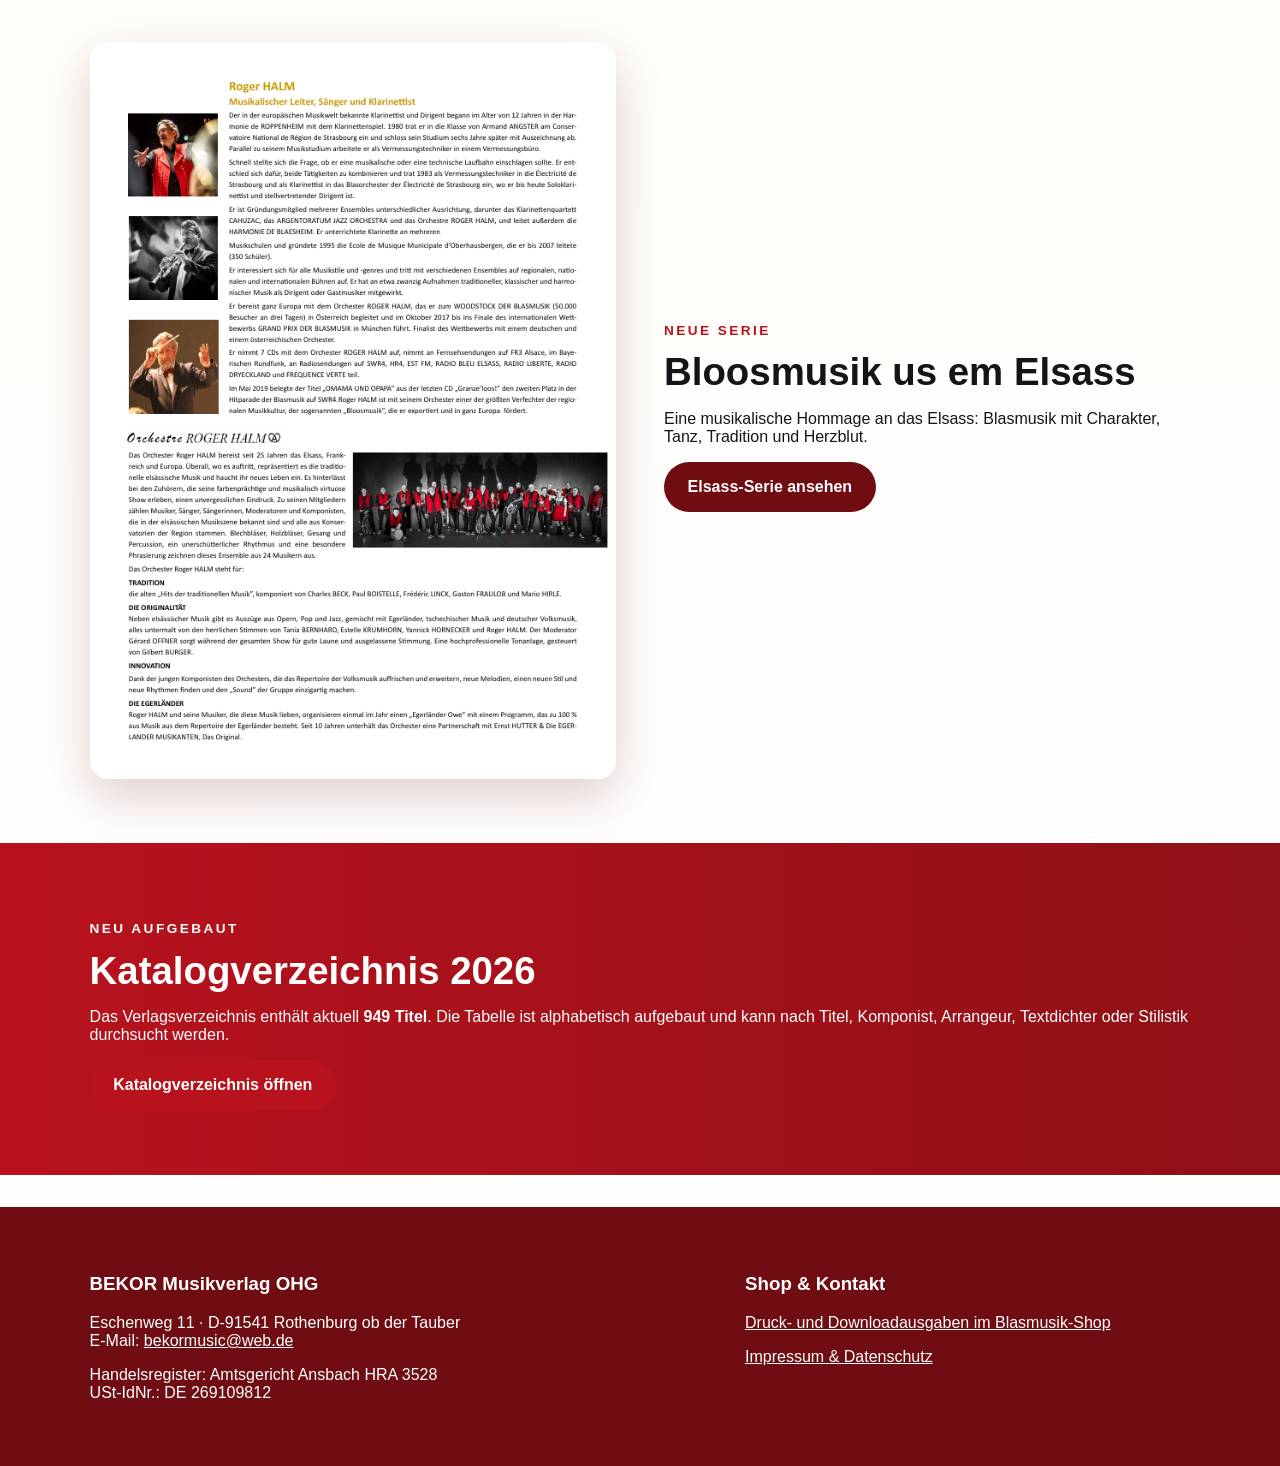
==== commit 9ea19919: "Add files via upload" ====
--- a/index.html
+++ b/index.html
@@ -1,4 +1,43 @@
-<!DOCTYPE html><html lang="de"><head><meta charset="UTF-8"><meta name="viewport" content="width=device-width, initial-scale=1.0"><title>BEKOR Musikverlag OHG</title><meta name="description" content="BEKOR Musikverlag OHG"><link rel="stylesheet" href="style.css"></head><body><div class="topbar">Fränkisch · Böhmisch · Bayerisch · Tirolerisch · Klassik · Jazz</div>
-<nav class="nav"><a class="brand" href="index.html">BEKOR Musikverlag OHG</a><div class="navlinks"><a href="index.html">Start</a><a href="ueber-uns.html">Über uns</a><a href="notenausgaben.html">Notenausgaben</a><a href="komponisten.html">Komponisten</a><a href="elsass.html">Elsass-Serie</a><a href="kataloge.html">Kataloge</a><a href="kontakt.html">Kontakt</a></div></nav>
-<header class="hero"><div class="hero-card"><p class="kicker">Musik mit Heimat, Herz und Charakter</p><h1>BEKOR Musikverlag OHG</h1><p class="lead">Professionelle Notenausgaben für Blasorchester und kleine Besetzungen – fränkisch, böhmisch, bayerisch, tirolerisch, klassisch und jazzig.</p><div class="buttons"><a class="btn primary" href="https://www.blasmusik-shop.de/BEKOR-Musikverlag" target="_blank">Zum Blasmusik-Shop</a><a class="btn light" href="notenausgaben.html">Verlagsprogramm</a></div></div></header><main><section class="section split"><div><p class="kicker">Wir über uns</p><h2>Seit 1999 für echte Blasmusiktradition.</h2><p>Gegründet von Ewald Komar und Jürgen Bermanseder. BEKOR pflegt fränkische Volksmusik, böhmische Blasmusik und neue Werke für kleine Besetzungen bis zum großen Blasorchester.</p><a class="btn dark" href="ueber-uns.html">Mehr über BEKOR</a></div><img src="anzeige.png" alt="BEKOR Anzeige"></section><section class="section paper"><p class="kicker center">Schwerpunkte</p><h2 class="center">Verlagsprogramm</h2><div class="grid"><article class="card"><h3>Fränkisch & Böhmisch</h3><p>Polka, Walzer, Marsch und traditionelle Tanzformen mit authentischem Klang.</p></article><article class="card"><h3>Bayerisch & Tirolerisch</h3><p>Melodische Werke aus der bayerischen Musiktradition und dem Werdenfelser Land.</p></article><article class="card"><h3>Konzert & Unterhaltung</h3><p>Konzertmärsche, Fantasien, Swing und moderne Blasmusik für die Bühne.</p></article></div></section><section class="section split"><img src="elsass.png" alt="Elsass Flyer"><div><p class="kicker">Neue Serie</p><h2>Bloosmusik us em Elsass</h2><p>Eine musikalische Hommage an das Elsass: Blasmusik mit Charakter, Tanz, Tradition und Herzblut.</p><a class="btn dark" href="elsass.html">Elsass-Serie ansehen</a></div></section></main><footer class="footer"><div><h3>BEKOR Musikverlag OHG</h3><p>Eschenweg 11 · 91541 Rothenburg ob der Tauber<br>E-Mail: <a href="mailto:bekormusic@web.de">bekormusic@web.de</a></p><p>© BEKOR Musikverlag OHG</p></div><div><h3>Shop</h3><p><a href="https://www.blasmusik-shop.de/BEKOR-Musikverlag" target="_blank" rel="noopener">Druck- und Downloadausgaben im Blasmusik-Shop</a></p></div></footer>
-</body></html>
+<!DOCTYPE html>
+<html lang="de">
+<head>
+<meta charset="UTF-8">
+<meta name="viewport" content="width=device-width, initial-scale=1.0">
+<title>BEKOR Musikverlag OHG</title>
+<meta name="description" content="BEKOR Musikverlag OHG">
+<link rel="stylesheet" href="style.css">
+</head>
+<body>
+<div class="topbar">Fränkisch · Böhmisch · Bayerisch · Tirolerisch · Klassik · Jazz</div>
+<nav class="nav"><a class="brand" href="index.html">BEKOR Musikverlag OHG</a><button class="menu" onclick="document.body.classList.toggle('open')">☰</button><div class="navlinks"><a class="active" href="index.html">Start</a><a class="" href="ueber-uns.html">Über uns</a><a class="" href="notenausgaben.html">Notenausgaben</a><a class="" href="komponisten.html">Komponisten</a><a class="" href="elsass.html">Elsass-Serie</a><a class="" href="katalog-2026.html">Katalog 2026</a><a class="" href="impressum-datenschutz.html">Impressum/DSGVO</a><a class="" href="kontakt.html">Kontakt</a></div></nav>
+<header class="hero">
+  <div class="hero-card">
+    <p class="kicker">Musik mit Heimat, Herz und Charakter</p>
+    <h1>BEKOR Musikverlag OHG</h1>
+    <p class="lead">Professionelle Notenausgaben für Blasorchester und kleine Besetzungen – fränkisch, böhmisch, bayerisch, tirolerisch, klassisch und jazzig.</p>
+    <div class="buttons"><a class="btn primary" href="https://www.blasmusik-shop.de/BEKOR-Musikverlag" target="_blank" rel="noopener">Zum Blasmusik-Shop</a><a class="btn light" href="katalog-2026.html">Katalog 2026</a></div>
+  </div>
+</header>
+<main>
+<section class="section split">
+  <div><p class="kicker">Wir über uns</p><h2>Seit 1999 für echte Blasmusiktradition.</h2><p>Gegründet von Ewald Komar und Jürgen Bermanseder. BEKOR pflegt fränkische Volksmusik, böhmische Blasmusik und neue Werke für kleine Besetzungen bis zum großen Blasorchester.</p><a class="btn dark" href="ueber-uns.html">Mehr über BEKOR</a></div>
+  <img src="anzeige.png" alt="BEKOR Anzeige">
+</section>
+<section class="section paper"><p class="kicker center">Schwerpunkte</p><h2 class="center">Verlagsprogramm</h2><div class="grid"><article class="card"><h3>Fränkisch & Böhmisch</h3><p>Polka, Walzer, Marsch und traditionelle Tanzformen mit authentischem Klang.</p></article><article class="card"><h3>Bayerisch & Tirolerisch</h3><p>Melodische Werke aus der bayerischen Musiktradition und dem Werdenfelser Land.</p></article><article class="card"><h3>Konzert & Unterhaltung</h3><p>Konzertmärsche, Fantasien, Swing und moderne Blasmusik für die Bühne.</p></article></div></section>
+<section class="section split"><img src="elsass.png" alt="Elsass Flyer"><div><p class="kicker">Neue Serie</p><h2>Bloosmusik us em Elsass</h2><p>Eine musikalische Hommage an das Elsass: Blasmusik mit Charakter, Tanz, Tradition und Herzblut.</p><a class="btn dark" href="elsass.html">Elsass-Serie ansehen</a></div></section>
+<section class="section catalog-teaser"><div><p class="kicker">Neu aufgebaut</p><h2>Katalogverzeichnis 2026</h2><p>Das Verlagsverzeichnis enthält aktuell <strong>949 Titel</strong>. Die Tabelle ist alphabetisch aufgebaut und kann nach Titel, Komponist, Arrangeur, Textdichter oder Stilistik durchsucht werden.</p><a class="btn primary" href="katalog-2026.html">Katalogverzeichnis öffnen</a></div></section>
+</main>
+<footer class="footer">
+  <div>
+    <h3>BEKOR Musikverlag OHG</h3>
+    <p>Eschenweg 11 · D-91541 Rothenburg ob der Tauber<br>E-Mail: <a href="mailto:bekormusic@web.de">bekormusic@web.de</a></p>
+    <p>Handelsregister: Amtsgericht Ansbach HRA 3528<br>USt-IdNr.: DE 269109812</p>
+  </div>
+  <div>
+    <h3>Shop & Kontakt</h3>
+    <p><a href="https://www.blasmusik-shop.de/BEKOR-Musikverlag" target="_blank" rel="noopener">Druck- und Downloadausgaben im Blasmusik-Shop</a></p>
+    <p><a href="impressum-datenschutz.html">Impressum & Datenschutz</a></p>
+  </div>
+</footer>
+</body>
+</html>
--- a/style.css
+++ b/style.css
@@ -1 +1 @@
-:root{--red:#b51620;--red-dark:#861019;--cream:#fbf4e8;--paper:#fffaf2;--ink:#231f20;--muted:#6b5f5b;--gold:#c8a24a;--line:#ead8c4;--shadow:0 18px 45px rgba(83,25,18,.15)}*{box-sizing:border-box}body{margin:0;font-family:Arial,Helvetica,sans-serif;color:var(--ink);background:linear-gradient(180deg,var(--cream),#fff)}a{color:var(--red);text-decoration:none}img{max-width:100%;display:block}.topbar{background:var(--red);color:#fff;text-align:center;font-weight:800;letter-spacing:.08em;text-transform:uppercase;padding:10px 16px}.nav{position:sticky;top:0;z-index:10;background:rgba(255,250,242,.96);backdrop-filter:blur(8px);border-bottom:1px solid var(--line);display:flex;justify-content:space-between;align-items:center;gap:18px;padding:14px min(5vw,70px)}.brand{font-weight:900;color:var(--red);font-size:clamp(1.1rem,2vw,1.55rem);letter-spacing:.02em}.navlinks{display:flex;flex-wrap:wrap;gap:14px}.navlinks a{color:var(--ink);font-weight:700;font-size:.95rem}.navlinks a:hover{color:var(--red)}.hero{min-height:72vh;background:linear-gradient(90deg,rgba(134,16,25,.92),rgba(181,22,32,.62)),url('assets/rollup.png') center/cover;display:grid;align-items:center;padding:80px min(6vw,90px);color:#fff}.hero-card{max-width:860px;background:rgba(134,16,25,.72);border:1px solid rgba(255,255,255,.25);box-shadow:var(--shadow);padding:clamp(28px,5vw,64px)}.kicker{font-weight:900;color:var(--red);letter-spacing:.12em;text-transform:uppercase;font-size:.82rem}.hero .kicker{color:#fff}.hero h1{font-size:clamp(2.3rem,6vw,5.7rem);line-height:.95;margin:10px 0 18px;text-transform:uppercase}.lead{font-size:clamp(1.08rem,2vw,1.35rem);line-height:1.55;max-width:750px}.buttons{display:flex;flex-wrap:wrap;gap:12px;margin-top:26px}.btn{display:inline-block;padding:13px 20px;border-radius:999px;font-weight:900;border:2px solid transparent}.btn.primary{background:#fff;color:var(--red)}.btn.dark{background:var(--red);color:#fff}.btn.light{border-color:#fff;color:#fff}.section{padding:72px min(6vw,90px)}.paper{background:var(--paper)}.grid{display:grid;grid-template-columns:repeat(auto-fit,minmax(240px,1fr));gap:22px}.card{background:#fff;border:1px solid var(--line);border-top:8px solid var(--red);padding:24px;box-shadow:var(--shadow);border-radius:8px}.card h3{margin-top:0;color:var(--red);font-size:1.35rem}.split{display:grid;grid-template-columns:1fr 1fr;gap:42px;align-items:center}.split img,.catalog-img{border:8px solid #fff;box-shadow:var(--shadow);border-radius:8px}.center{text-align:center}.narrow{max-width:880px;margin-left:auto;margin-right:auto}.pagehead{background:linear-gradient(90deg,var(--red-dark),var(--red));color:#fff;padding:58px min(6vw,90px)}.pagehead h1{font-size:clamp(2rem,4vw,4rem);margin:0}.pagehead .kicker{color:#fff}.list{line-height:1.9}.product{display:grid;grid-template-columns:100px 1fr;gap:18px;align-items:start}.footer{background:var(--red-dark);color:#fff;padding:34px min(6vw,90px);display:grid;grid-template-columns:2fr 1fr;gap:30px}.footer a{color:#fff;text-decoration:underline}.notice{background:#fff3cd;border-left:6px solid var(--gold);padding:16px 18px;border-radius:6px}.contactbox{background:#fff;border:1px solid var(--line);padding:28px;border-radius:8px;box-shadow:var(--shadow)}@media(max-width:780px){.nav{position:static;align-items:flex-start;flex-direction:column}.split{grid-template-columns:1fr}.hero{min-height:auto}.footer{grid-template-columns:1fr}.product{grid-template-columns:1fr}}
+ :root{--red:#b8121d;--darkred:#8f1017;--wine:#6f0d13;--cream:#fff8ed;--paper:#fffdf8;--ink:#151515;--muted:#666;--line:#eadbd0;--gold:#c9a25d}*{box-sizing:border-box}body{margin:0;font-family:Arial,Helvetica,sans-serif;background:linear-gradient(180deg,#fff8ed,#fffdf8 34%,#fff);color:var(--ink)}a{color:var(--red)}.topbar{background:var(--darkred);color:#fff;text-align:center;padding:.45rem 1rem;font-size:.9rem;letter-spacing:.08em;text-transform:uppercase}.nav{position:sticky;top:0;z-index:5;background:#fff3e9;border-bottom:4px solid var(--red);display:flex;align-items:center;justify-content:space-between;padding:1rem 1.4rem;box-shadow:0 2px 10px rgba(0,0,0,.05)}.brand{font-weight:900;color:var(--red);text-decoration:none;font-size:1.45rem;letter-spacing:.03em}.navlinks{display:flex;gap:1rem;align-items:center}.navlinks a{text-decoration:none;color:#231b1b;font-weight:700;font-size:.95rem;white-space:nowrap}.navlinks a.active,.navlinks a:hover{color:var(--red)}.menu{display:none;border:0;background:var(--red);color:#fff;border-radius:8px;padding:.55rem .75rem;font-size:1.1rem}.hero{min-height:500px;display:flex;align-items:center;padding:4rem 7%;background:linear-gradient(90deg,rgba(130,10,15,.92),rgba(184,18,29,.75)),url('rollup.png') center/cover no-repeat}.hero-card{max-width:820px;background:rgba(255,248,237,.92);border:1px solid rgba(255,255,255,.8);border-radius:28px;padding:3rem;box-shadow:0 24px 70px rgba(0,0,0,.24)}h1{font-size:clamp(2.2rem,6vw,4.8rem);line-height:1;margin:.3rem 0 1rem;color:var(--red);letter-spacing:-.04em}h2{font-size:clamp(1.6rem,3vw,2.7rem);line-height:1.1;margin:.4rem 0 1rem}h3{color:var(--darkred)}.lead{font-size:1.25rem;line-height:1.55}.kicker{text-transform:uppercase;letter-spacing:.18em;color:var(--red);font-weight:900;font-size:.85rem}.buttons{display:flex;gap:.8rem;flex-wrap:wrap;margin-top:1.6rem}.btn{display:inline-block;border-radius:999px;padding:.9rem 1.35rem;text-decoration:none;font-weight:900;border:2px solid transparent}.btn.primary{background:var(--red);color:#fff}.btn.dark{background:var(--wine);color:#fff}.btn.light{background:#fff;color:var(--red);border-color:var(--red)}.section{padding:4rem 7%;max-width:1400px;margin:0 auto}.split{display:grid;grid-template-columns:1fr 1fr;gap:3rem;align-items:center}.split img{width:100%;border-radius:18px;box-shadow:0 18px 50px rgba(95,20,20,.2);background:#fff;border:8px solid #fff}.paper{background:var(--paper);border-top:1px solid var(--line);border-bottom:1px solid var(--line);max-width:none}.center{text-align:center}.grid{display:grid;grid-template-columns:repeat(3,minmax(0,1fr));gap:1.2rem}.card{background:#fff;border:1px solid var(--line);border-radius:18px;padding:1.5rem;box-shadow:0 10px 24px rgba(120,30,30,.08)}.big{font-size:1.05rem}.subhero{padding:4rem 7%;background:linear-gradient(90deg,#fff2e6,#fffaf2);border-bottom:1px solid var(--line)}.subhero h1{font-size:clamp(2.4rem,5vw,4rem)}.catalog-teaser{background:linear-gradient(90deg,var(--red),var(--darkred));color:#fff;border-radius:0;max-width:none}.catalog-teaser h2,.catalog-teaser .kicker{color:#fff}.tools{display:flex;gap:1rem;align-items:center;padding-top:2rem;padding-bottom:2rem}.tools input,.tools select{padding:.9rem 1rem;border:1px solid var(--line);border-radius:12px;font-size:1rem;background:#fff}.tools input{flex:1;min-width:220px}.table-wrap{padding-top:1rem;overflow:auto}table{width:100%;border-collapse:collapse;background:#fff;border:1px solid var(--line);font-size:.95rem}th{position:sticky;top:76px;background:var(--red);color:#fff;text-align:left;padding:.8rem;border:1px solid #9b1119}td{padding:.7rem;border:1px solid var(--line);vertical-align:top}tbody tr:nth-child(even){background:#fff8f4}.contact{display:grid;grid-template-columns:1fr 1fr;gap:1.2rem}.legal{max-width:1000px}.note{background:#fff4d7;border-left:5px solid var(--gold);padding:1rem}.footer{background:var(--wine);color:#fff;display:grid;grid-template-columns:1.4fr 1fr;gap:2rem;padding:3rem 7%;margin-top:2rem}.footer a{color:#fff}.footer h3{color:#fff}@media(max-width:900px){.nav{align-items:flex-start}.menu{display:block}.navlinks{display:none;position:absolute;left:0;right:0;top:72px;background:#fff3e9;padding:1rem 1.4rem;flex-direction:column;align-items:flex-start;border-bottom:3px solid var(--red)}body.open .navlinks{display:flex}.split,.grid,.contact,.footer{grid-template-columns:1fr}.hero{padding:2rem}.hero-card{padding:2rem}.section{padding:3rem 1.2rem}th{top:0}.topbar{font-size:.74rem}.brand{font-size:1.15rem}}
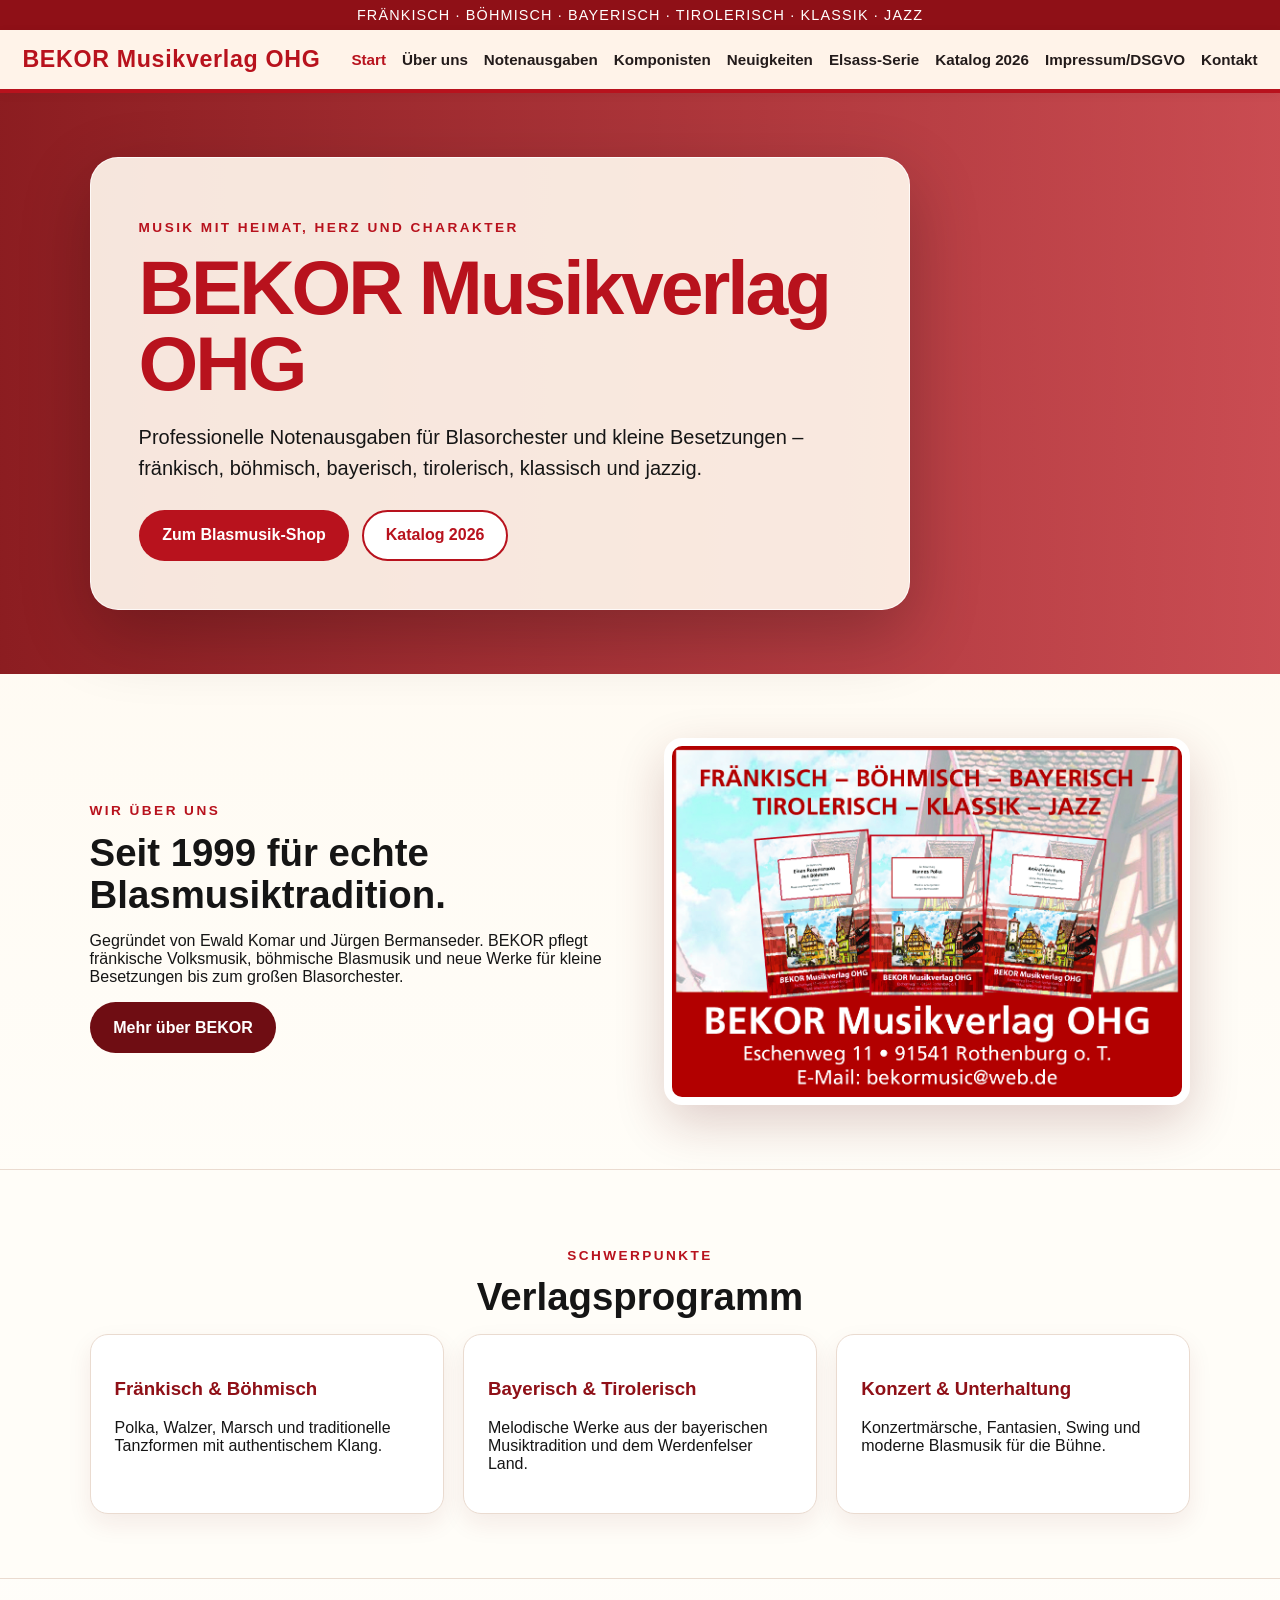
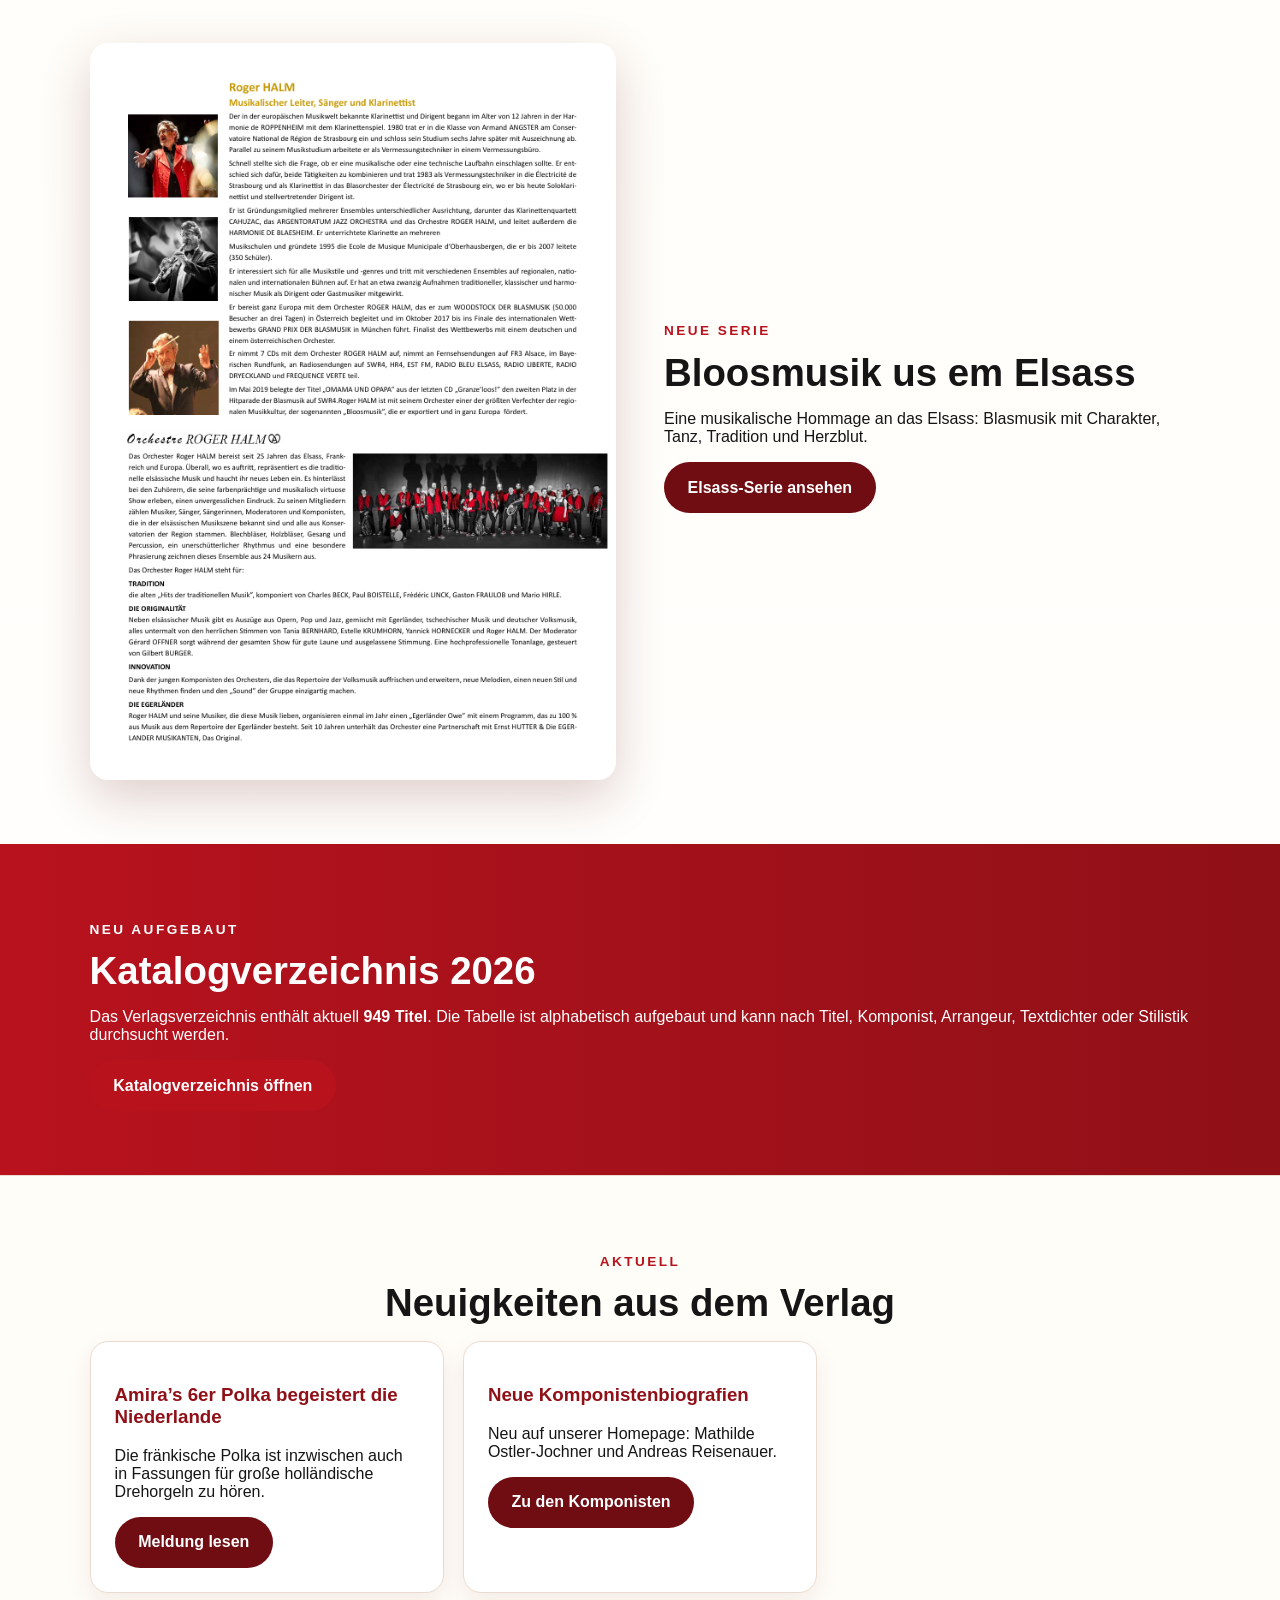
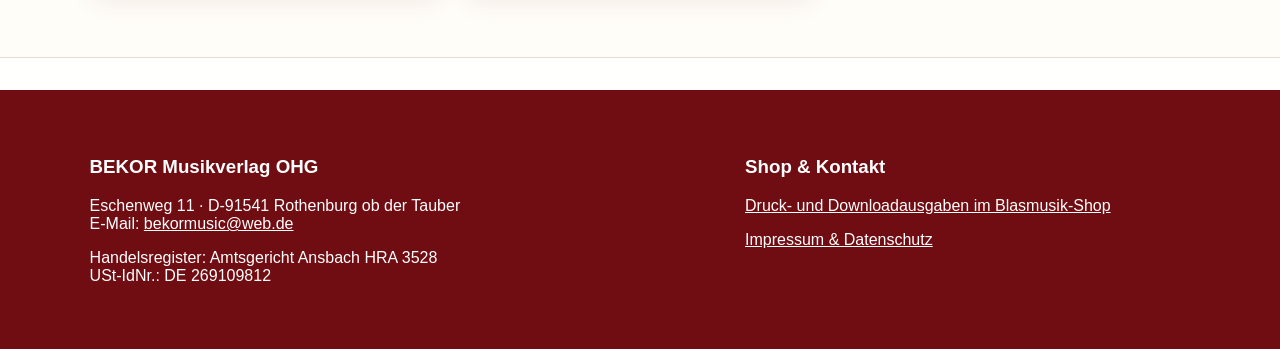
==== commit 1037f0c7: "Add files via upload" ====
--- a/index.html
+++ b/index.html
@@ -9,7 +9,7 @@
 </head>
 <body>
 <div class="topbar">Fränkisch · Böhmisch · Bayerisch · Tirolerisch · Klassik · Jazz</div>
-<nav class="nav"><a class="brand" href="index.html">BEKOR Musikverlag OHG</a><button class="menu" onclick="document.body.classList.toggle('open')">☰</button><div class="navlinks"><a class="active" href="index.html">Start</a><a class="" href="ueber-uns.html">Über uns</a><a class="" href="notenausgaben.html">Notenausgaben</a><a class="" href="komponisten.html">Komponisten</a><a class="" href="elsass.html">Elsass-Serie</a><a class="" href="katalog-2026.html">Katalog 2026</a><a class="" href="impressum-datenschutz.html">Impressum/DSGVO</a><a class="" href="kontakt.html">Kontakt</a></div></nav>
+<nav class="nav"><a class="brand" href="index.html">BEKOR Musikverlag OHG</a><button class="menu" onclick="document.body.classList.toggle('open')">☰</button><div class="navlinks"><a class="active" href="index.html">Start</a><a class="" href="ueber-uns.html">Über uns</a><a class="" href="notenausgaben.html">Notenausgaben</a><a class="" href="komponisten.html">Komponisten</a><a class="" href="neuigkeiten.html">Neuigkeiten</a><a class="" href="elsass.html">Elsass-Serie</a><a class="" href="katalog-2026.html">Katalog 2026</a><a class="" href="impressum-datenschutz.html">Impressum/DSGVO</a><a class="" href="kontakt.html">Kontakt</a></div></nav>
 <header class="hero">
   <div class="hero-card">
     <p class="kicker">Musik mit Heimat, Herz und Charakter</p>
@@ -26,6 +26,22 @@
 <section class="section paper"><p class="kicker center">Schwerpunkte</p><h2 class="center">Verlagsprogramm</h2><div class="grid"><article class="card"><h3>Fränkisch & Böhmisch</h3><p>Polka, Walzer, Marsch und traditionelle Tanzformen mit authentischem Klang.</p></article><article class="card"><h3>Bayerisch & Tirolerisch</h3><p>Melodische Werke aus der bayerischen Musiktradition und dem Werdenfelser Land.</p></article><article class="card"><h3>Konzert & Unterhaltung</h3><p>Konzertmärsche, Fantasien, Swing und moderne Blasmusik für die Bühne.</p></article></div></section>
 <section class="section split"><img src="elsass.png" alt="Elsass Flyer"><div><p class="kicker">Neue Serie</p><h2>Bloosmusik us em Elsass</h2><p>Eine musikalische Hommage an das Elsass: Blasmusik mit Charakter, Tanz, Tradition und Herzblut.</p><a class="btn dark" href="elsass.html">Elsass-Serie ansehen</a></div></section>
 <section class="section catalog-teaser"><div><p class="kicker">Neu aufgebaut</p><h2>Katalogverzeichnis 2026</h2><p>Das Verlagsverzeichnis enthält aktuell <strong>949 Titel</strong>. Die Tabelle ist alphabetisch aufgebaut und kann nach Titel, Komponist, Arrangeur, Textdichter oder Stilistik durchsucht werden.</p><a class="btn primary" href="katalog-2026.html">Katalogverzeichnis öffnen</a></div></section>
+<section class="section paper">
+  <p class="kicker center">Aktuell</p>
+  <h2 class="center">Neuigkeiten aus dem Verlag</h2>
+  <div class="grid">
+    <article class="card">
+      <h3>Amira’s 6er Polka begeistert die Niederlande</h3>
+      <p>Die fränkische Polka ist inzwischen auch in Fassungen für große holländische Drehorgeln zu hören.</p>
+      <a class="btn dark" href="neuigkeiten.html">Meldung lesen</a>
+    </article>
+    <article class="card">
+      <h3>Neue Komponistenbiografien</h3>
+      <p>Neu auf unserer Homepage: Mathilde Ostler-Jochner und Andreas Reisenauer.</p>
+      <a class="btn dark" href="komponisten.html">Zu den Komponisten</a>
+    </article>
+  </div>
+</section>
 </main>
 <footer class="footer">
   <div>
